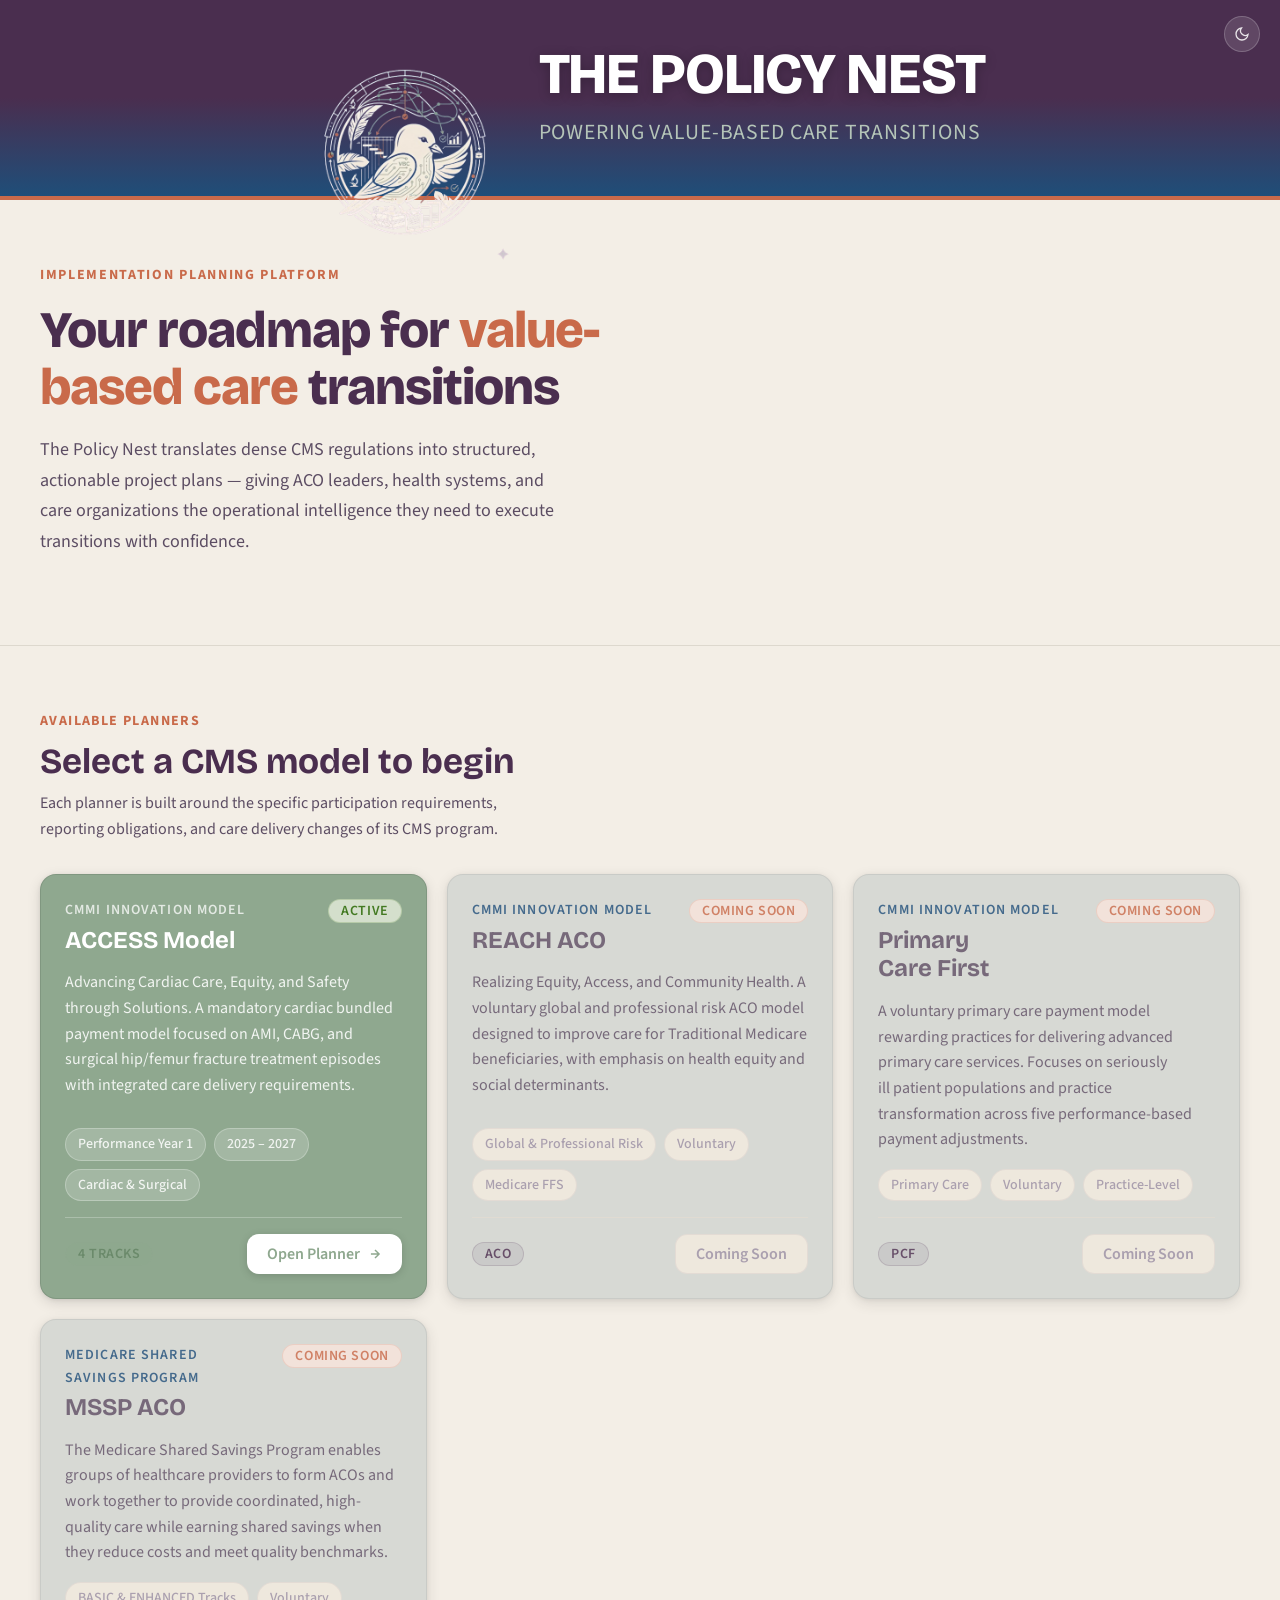
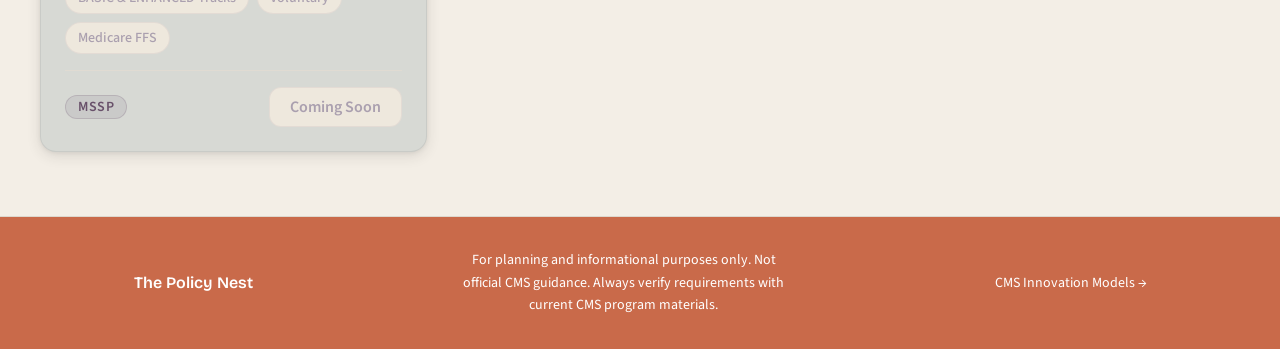
==== index.html @ db913264 "Pin banner logo to top: align-self flex-start + top margin, remove stretch centering" ====
<!DOCTYPE html>
<html lang="en" data-theme="light">
<head>
  <meta charset="UTF-8" />
  <meta name="viewport" content="width=device-width, initial-scale=1.0" />
  <title>The Policy Nest — Implementation Planning Platform</title>
  <meta name="description" content="The Policy Nest translates CMS regulations and value-based care policy into structured, actionable implementation plans for ACO leaders and health systems." />
  <link rel="preconnect" href="https://fonts.googleapis.com">
  <link rel="preconnect" href="https://fonts.gstatic.com" crossorigin>
  <link href="https://fonts.googleapis.com/css2?family=Bricolage+Grotesque:opsz,wght@12..96,400;12..96,500;12..96,600;12..96,700;12..96,800&family=Source+Sans+3:ital,wght@0,300..900;1,300..900&display=swap" rel="stylesheet">
  <link rel="stylesheet" href="./style.css" />
  <style>
    html, body { height: 100%; }
    body { display: flex; flex-direction: column; background-color: #F3EEE6; }
    main { flex: 1; }

    /* ── Banner ── */
    .site-banner {
      background: linear-gradient(
        to bottom,
        #4a2e4f 0%,
        #4a2e4f 50%,
        #1f4e79 100%
      );
      border-bottom: 4px solid #C96A4A;
      position: relative;
      /* Top padding tightened to pull brand toward top; bottom padding expanded ~30% for tagline breathing room */
      padding-top: clamp(var(--space-6), 3vw, var(--space-10));
      padding-bottom: clamp(var(--space-20), 13vw, var(--space-32));
      padding-inline: clamp(var(--space-8), 6.5vw, var(--space-20));
      min-height: 200px;
    }

    .site-banner::after { display: none; }

    .site-banner__inner {
      position: relative;
      z-index: 1;
      max-width: var(--content-wide);
      margin-inline: auto;
      display: flex;
      align-items: flex-start;
      justify-content: center;
    }

    .site-banner__brand {
      display: flex;
      align-items: flex-start;
      gap: var(--space-6);
      flex-direction: row;
    }

    /* Logo wrapper pinned to TOP of the brand row (no vertical stretch) */
    .site-banner__logo-wrap {
      align-self: flex-start;   /* was stretch — stop filling the row so the logo can sit at the top */
      display: flex;
      align-items: flex-start;
      margin-top: var(--space-2);  /* top-only inset (was symmetric padding-block) */
      flex-shrink: 0;
    }

    /* Logo: enlarged for banner prominence */
    .site-banner__logo {
      height: clamp(140px, 18vw, 220px);
      width: auto;
      max-height: 100%;
      object-fit: contain;
    }

    .site-banner__text-block {
      display: flex;
      flex-direction: column;
      gap: var(--space-3);
      /* Top-align so name sits at the top and tagline follows immediately below */
      align-items: flex-start;
      padding-top: var(--space-2);
    }

    .site-banner__name {
      font-family: var(--font-display);
      font-size: clamp(2rem, 1.2rem + 3.5vw, 3.6rem);
      font-weight: 800;
      color: #ffffff;
      letter-spacing: -0.02em;
      line-height: 1.0;
      text-shadow: 0 2px 12px rgba(0,0,0,0.25);
      white-space: nowrap;
    }

    .site-banner__tagline {
      font-family: var(--font-body);
      font-size: clamp(0.95rem, 0.7rem + 1.2vw, 1.35rem);
      font-weight: 400;
      color: rgba(194,212,194,0.9);
      letter-spacing: 0.04em;
      text-transform: uppercase;
      white-space: normal;
      /* Extra bottom padding creates clear space from the border */
      padding-bottom: var(--space-4);
      margin-bottom: 0;
    }

    /* Dark mode toggle — absolute top-right */
    .site-banner__controls {
      position: absolute;
      top: var(--space-4);
      right: var(--space-5);
      z-index: 2;
    }

    /* ── Hero ── */
    .hero {
      background: #F3EEE6;
      padding: clamp(var(--space-10), 5vw, var(--space-16)) var(--space-6);
    }
    .hero__inner { max-width: var(--content-wide); margin-inline: auto; }
    .hero__overline {
      font-family: var(--font-body);
      font-size: var(--text-xs);
      font-weight: 700;
      text-transform: uppercase;
      letter-spacing: 0.12em;
      color: var(--clay);
      margin-bottom: var(--space-4);
    }
    .hero__heading {
      font-family: var(--font-display);
      font-size: var(--text-2xl);
      font-weight: 800;
      color: var(--aubergine);
      line-height: 1.1;
      letter-spacing: -0.02em;
      margin-bottom: var(--space-5);
      max-width: 20ch;
    }
    .hero__heading span { color: var(--clay); }
    .hero__body {
      font-size: var(--text-base);
      color: var(--color-text-muted);
      max-width: 58ch;
      line-height: 1.7;
      margin-bottom: var(--space-6);
    }

    /* ── Models section ── */
    .models-section {
      background: #F3EEE6;
      padding: clamp(var(--space-10), 5vw, var(--space-16)) var(--space-6);
      border-top: 1px solid var(--color-divider);
      border-bottom: 1px solid var(--color-divider);
    }
    .models-section__header { max-width: var(--content-wide); margin-inline: auto; margin-bottom: var(--space-8); }
    .models-section__title { font-family: var(--font-display); font-size: var(--text-xl); font-weight: 700; color: var(--aubergine); margin-top: var(--space-2); }
    .models-section__desc { font-size: var(--text-sm); color: var(--color-text-muted); margin-top: var(--space-2); max-width: 58ch; }
    .models-grid { max-width: var(--content-wide); margin-inline: auto; display: grid; grid-template-columns: repeat(auto-fill, minmax(min(300px, 100%), 1fr)); gap: var(--space-5); }

    /* ── Model Card ── */
    .model-card {
      background: #d1d5d1;
      border: 1px solid rgba(0,0,0,0.08);
      border-radius: var(--radius-xl);
      padding: var(--space-6);
      display: flex; flex-direction: column; gap: var(--space-4);
      box-shadow: 0 4px 14px rgba(0,0,0,0.12), 0 1px 4px rgba(0,0,0,0.08);
      transition: box-shadow var(--transition-interactive), transform var(--transition-interactive);
      cursor: pointer;
      position: relative;
    }
    .model-card:hover {
      box-shadow: 0 8px 24px rgba(0,0,0,0.16), 0 2px 6px rgba(0,0,0,0.10);
      transform: translateY(-2px);
    }
    .model-card--active {
      background: #8FA88F;
      border-color: rgba(0,0,0,0.10);
    }
    .model-card--inactive {
      background: #d1d5d1;
      opacity: 0.82;
      cursor: default;
    }
    .model-card--inactive:hover {
      transform: none;
      box-shadow: 0 4px 14px rgba(0,0,0,0.12), 0 1px 4px rgba(0,0,0,0.08);
    }
    .model-card__top { display: flex; align-items: flex-start; justify-content: space-between; gap: var(--space-3); }
    .model-card__program { font-size: var(--text-xs); font-weight: 600; text-transform: uppercase; letter-spacing: 0.08em; color: var(--azure); }
    .model-card--active .model-card__program { color: rgba(255,255,255,0.75); }
    .model-card__name { font-family: var(--font-display); font-size: var(--text-lg); font-weight: 700; color: var(--aubergine); line-height: 1.2; margin-top: var(--space-1); }
    .model-card--active .model-card__name { color: #ffffff; }
    .model-card--inactive .model-card__name { color: var(--color-text-muted); }
    .model-card__desc { font-size: var(--text-sm); color: var(--color-text-muted); line-height: 1.6; flex: 1; }
    .model-card--active .model-card__desc { color: rgba(255,255,255,0.88); }
    .model-card__details { display: flex; flex-wrap: wrap; gap: var(--space-2); }
    .model-card__detail-pill {
      font-size: var(--text-xs); font-weight: 500;
      color: var(--color-text-faint);
      background: var(--color-surface-offset);
      border: 1px solid var(--color-border-subtle);
      border-radius: var(--radius-full);
      padding: var(--space-1) var(--space-3);
    }
    .model-card--active .model-card__detail-pill {
      background: rgba(255,255,255,0.18);
      border-color: rgba(255,255,255,0.25);
      color: rgba(255,255,255,0.85);
    }
    .model-card__footer { display: flex; align-items: center; justify-content: space-between; gap: var(--space-3); padding-top: var(--space-4); border-top: 1px solid var(--color-divider); margin-top: auto; }
    .model-card--active .model-card__footer { border-top-color: rgba(255,255,255,0.25); }
    .model-card__cta {
      display: inline-flex; align-items: center; gap: var(--space-2);
      padding: var(--space-2) var(--space-5);
      border-radius: var(--radius-lg);
      font-family: var(--font-body); font-size: var(--text-sm); font-weight: 600;
      line-height: 1; text-decoration: none; min-height: 40px;
      transition: background var(--transition-interactive), box-shadow var(--transition-interactive), transform var(--transition-fast);
    }
    .model-card__cta--active {
      background: #ffffff;
      color: #8FA88F;
      box-shadow: 0 2px 8px rgba(0,0,0,0.15);
    }
    .model-card__cta--active:hover {
      background: #f0f4f0;
      box-shadow: 0 4px 16px rgba(0,0,0,0.18);
      color: #6d8a6d;
      transform: translateX(2px);
    }
    .model-card__cta--disabled {
      background: var(--color-surface-offset);
      color: var(--color-text-faint);
      cursor: not-allowed;
      pointer-events: none;
      border: 1px solid var(--color-border-subtle);
    }

    /* ── Footer ── */
    .app-footer {
      background: #C96A4A !important;
    }
    .app-footer__inner {
      text-align: center;
    }
    .app-footer__brand,
    .app-footer__note,
    .app-footer__link {
      color: #ffffff !important;
      text-align: center;
      display: block;
      margin-inline: auto;
    }
    .app-footer__link:hover {
      color: rgba(255,255,255,0.8) !important;
    }

    /* ── Responsive ── */
    @media (max-width: 640px) {
      .site-banner {
        padding-top: var(--space-5);
        padding-bottom: var(--space-16);
        padding-inline: var(--space-5);
        min-height: unset;
      }
      .site-banner__inner { justify-content: flex-start; }
      .site-banner__brand { flex-direction: row; gap: var(--space-4); align-items: flex-start; }
      .site-banner__name { white-space: normal; font-size: clamp(1.5rem, 6vw, 2.2rem); }
      .site-banner__tagline { white-space: normal; font-size: var(--text-sm); }
      .site-banner__logo { height: 100px; }
      .models-grid { grid-template-columns: 1fr; }
    }

    /* ── Dark mode ── */
    [data-theme="dark"] body { background-color: var(--color-bg); }
    [data-theme="dark"] .hero { background: var(--color-bg); }
    [data-theme="dark"] .models-section { background: var(--color-surface); border-color: var(--color-divider); }
    [data-theme="dark"] .model-card--inactive { background: #3a3d3a; }
    [data-theme="dark"] .site-banner {
      background: linear-gradient(
        to bottom,
        #3a2240 0%,
        #3a2240 50%,
        #163a5f 100%
      );
    }
  </style>
</head>
<body>

  <!-- BANNER -->
  <header class="site-banner" role="banner" aria-label="The Policy Nest">
    <div class="site-banner__inner">
      <div class="site-banner__brand">
        <div class="site-banner__logo-wrap">
          <img
            src="./PNL%20RMVBG.png"
            alt="The Policy Nest logo"
            class="site-banner__logo"
            width="220"
            height="220"
            loading="eager"
          />
        </div>
        <div class="site-banner__text-block">
          <span class="site-banner__name">THE POLICY NEST</span>
          <span class="site-banner__tagline">Powering Value-Based Care Transitions</span>
        </div>
      </div>
    </div>
    <div class="site-banner__controls">
      <button class="toggle-dark" data-theme-toggle aria-label="Switch to dark mode" title="Toggle dark mode">
        <svg width="16" height="16" viewBox="0 0 24 24" fill="none" stroke="currentColor" stroke-width="2" aria-hidden="true">
          <path d="M21 12.79A9 9 0 1 1 11.21 3 7 7 0 0 0 21 12.79z"/>
        </svg>
      </button>
    </div>
  </header>

  <main id="main-content">

    <!-- HERO -->
    <section class="hero" aria-labelledby="hero-heading">
      <div class="hero__inner">
        <p class="hero__overline">Implementation Planning Platform</p>
        <h1 class="hero__heading" id="hero-heading">
          Your roadmap for <span>value-based care</span> transitions
        </h1>
        <p class="hero__body">
          The Policy Nest translates dense CMS regulations into structured, actionable project plans — giving ACO leaders, health systems, and care organizations the operational intelligence they need to execute transitions with confidence.
        </p>
      </div>
    </section>

    <!-- MODEL SELECTOR -->
    <section class="models-section" aria-labelledby="models-heading">
      <div class="models-section__header">
        <p class="overline">Available Planners</p>
        <h2 class="models-section__title" id="models-heading">Select a CMS model to begin</h2>
        <p class="models-section__desc">Each planner is built around the specific participation requirements, reporting obligations, and care delivery changes of its CMS program.</p>
      </div>

      <div class="models-grid" role="list">

        <!-- ACCESS Model — ACTIVE -->
        <article class="model-card model-card--active" role="listitem">
          <div class="model-card__top">
            <div>
              <p class="model-card__program">CMMI Innovation Model</p>
              <h3 class="model-card__name">ACCESS Model</h3>
            </div>
            <span class="badge badge--active">Active</span>
          </div>
          <p class="model-card__desc">Advancing Cardiac Care, Equity, and Safety through Solutions. A mandatory cardiac bundled payment model focused on AMI, CABG, and surgical hip/femur fracture treatment episodes with integrated care delivery requirements.</p>
          <div class="model-card__details">
            <span class="model-card__detail-pill">Performance Year 1</span>
            <span class="model-card__detail-pill">2025 – 2027</span>
            <span class="model-card__detail-pill">Cardiac &amp; Surgical</span>
          </div>
          <div class="model-card__footer">
            <span class="badge badge--sage">4 Tracks</span>
            <a href="./ACCESS Rollout.html" class="model-card__cta model-card__cta--active" aria-label="Open ACCESS Model Planner">
              Open Planner
              <svg width="14" height="14" viewBox="0 0 24 24" fill="none" stroke="currentColor" stroke-width="2.5" aria-hidden="true"><path d="M5 12h14M12 5l7 7-7 7"/></svg>
            </a>
          </div>
        </article>

        <!-- REACH ACO -->
        <article class="model-card model-card--inactive" role="listitem">
          <div class="model-card__top">
            <div>
              <p class="model-card__program">CMMI Innovation Model</p>
              <h3 class="model-card__name">REACH ACO</h3>
            </div>
            <span class="badge badge--coming-soon">Coming Soon</span>
          </div>
          <p class="model-card__desc">Realizing Equity, Access, and Community Health. A voluntary global and professional risk ACO model designed to improve care for Traditional Medicare beneficiaries, with emphasis on health equity and social determinants.</p>
          <div class="model-card__details">
            <span class="model-card__detail-pill">Global &amp; Professional Risk</span>
            <span class="model-card__detail-pill">Voluntary</span>
            <span class="model-card__detail-pill">Medicare FFS</span>
          </div>
          <div class="model-card__footer">
            <span class="badge badge--aubergine">ACO</span>
            <span class="model-card__cta model-card__cta--disabled" aria-disabled="true">Coming Soon</span>
          </div>
        </article>

        <!-- PCF -->
        <article class="model-card model-card--inactive" role="listitem">
          <div class="model-card__top">
            <div>
              <p class="model-card__program">CMMI Innovation Model</p>
              <h3 class="model-card__name">Primary Care First</h3>
            </div>
            <span class="badge badge--coming-soon">Coming Soon</span>
          </div>
          <p class="model-card__desc">A voluntary primary care payment model rewarding practices for delivering advanced primary care services. Focuses on seriously ill patient populations and practice transformation across five performance-based payment adjustments.</p>
          <div class="model-card__details">
            <span class="model-card__detail-pill">Primary Care</span>
            <span class="model-card__detail-pill">Voluntary</span>
            <span class="model-card__detail-pill">Practice-Level</span>
          </div>
          <div class="model-card__footer">
            <span class="badge badge--aubergine">PCF</span>
            <span class="model-card__cta model-card__cta--disabled" aria-disabled="true">Coming Soon</span>
          </div>
        </article>

        <!-- MSSP ACO -->
        <article class="model-card model-card--inactive" role="listitem">
          <div class="model-card__top">
            <div>
              <p class="model-card__program">Medicare Shared Savings Program</p>
              <h3 class="model-card__name">MSSP ACO</h3>
            </div>
            <span class="badge badge--coming-soon">Coming Soon</span>
          </div>
          <p class="model-card__desc">The Medicare Shared Savings Program enables groups of healthcare providers to form ACOs and work together to provide coordinated, high-quality care while earning shared savings when they reduce costs and meet quality benchmarks.</p>
          <div class="model-card__details">
            <span class="model-card__detail-pill">BASIC &amp; ENHANCED Tracks</span>
            <span class="model-card__detail-pill">Voluntary</span>
            <span class="model-card__detail-pill">Medicare FFS</span>
          </div>
          <div class="model-card__footer">
            <span class="badge badge--aubergine">MSSP</span>
            <span class="model-card__cta model-card__cta--disabled" aria-disabled="true">Coming Soon</span>
          </div>
        </article>

      </div>
    </section>

  </main>

  <!-- FOOTER -->
  <footer class="app-footer" role="contentinfo">
    <div class="app-footer__inner">
      <span class="app-footer__brand">The Policy Nest</span>
      <p class="app-footer__note">
        For planning and informational purposes only. Not official CMS guidance. Always verify requirements with current CMS program materials.
      </p>
      <a href="https://www.cms.gov/priorities/innovation/innovation-models" class="app-footer__link" target="_blank" rel="noopener noreferrer">
        CMS Innovation Models →
      </a>
    </div>
  </footer>

  <script>
    (function(){
      const t = document.querySelector('[data-theme-toggle]');
      const r = document.documentElement;
      let d = matchMedia('(prefers-color-scheme:dark)').matches ? 'dark' : 'light';
      r.setAttribute('data-theme', d);
      if (t) {
        const sunSVG = '<svg width="16" height="16" viewBox="0 0 24 24" fill="none" stroke="currentColor" stroke-width="2" aria-hidden="true"><circle cx="12" cy="12" r="5"/><path d="M12 1v2M12 21v2M4.22 4.22l1.42 1.42M18.36 18.36l1.42 1.42M1 12h2M21 12h2M4.22 19.78l1.42-1.42M18.36 5.64l1.42-1.42"/></svg>';
        const moonSVG = '<svg width="16" height="16" viewBox="0 0 24 24" fill="none" stroke="currentColor" stroke-width="2" aria-hidden="true"><path d="M21 12.79A9 9 0 1 1 11.21 3 7 7 0 0 0 21 12.79z"/></svg>';
        t.innerHTML = d === 'dark' ? sunSVG : moonSVG;
        t.setAttribute('aria-label', 'Switch to ' + (d === 'dark' ? 'light' : 'dark') + ' mode');
        t.addEventListener('click', () => {
          d = d === 'dark' ? 'light' : 'dark';
          r.setAttribute('data-theme', d);
          t.innerHTML = d === 'dark' ? sunSVG : moonSVG;
          t.setAttribute('aria-label', 'Switch to ' + (d === 'dark' ? 'light' : 'dark') + ' mode');
        });
      }
    })();
  </script>

</body>
</html>
---- style.css ----
/*
 * THE POLICY NEST — Shared Design System
 * style.css
 *
 * Art direction: Healthcare policy platform → authoritative, structured, trustworthy
 * Palette: Cobalt + Aubergine gradient header, Bone body, Clay CTAs, Sage accents
 * Typography: Bricolage Grotesque (display/headings) + Source Sans 3 (body)
 * Density: Balanced — spacious hero moments, structured tool panels
 *
 * Usage: <link rel="stylesheet" href="./style.css">
 * All page-specific layout stays in each page's own <style> block.
 */

/* ============================================================
   FONT IMPORTS
   ============================================================ */
@import url('https://fonts.googleapis.com/css2?family=Bricolage+Grotesque:opsz,wght@12..96,300;12..96,400;12..96,500;12..96,600;12..96,700;12..96,800&family=Source+Sans+3:ital,wght@0,300..900;1,300..900&display=swap');


/* ============================================================
   DESIGN TOKENS — LIGHT MODE
   ============================================================ */
:root, [data-theme="light"] {

  /* --- Brand Colors --- */
  --aubergine:        #4a2e4f;   /* Primary brand, main headings */
  --aubergine-deep:   #3a2240;   /* Darker variant for pressed states */
  --aubergine-light:  #6b4a72;   /* Lighter variant for hover */
  --cobalt:           #1b3a6b;   /* Header background, structural dark */
  --cobalt-deep:      #122951;   /* Deeper cobalt for gradient end */
  --azure:            #1f4e79;   /* Secondary, badge backgrounds, links */
  --clay:             #c96a4a;   /* Primary CTA, accent lines, highlights */
  --clay-hover:       #b05a3c;   /* CTA hover state */
  --clay-active:      #943f26;   /* CTA active/pressed */
  --clay-highlight:   #f2e0d8;   /* Clay tint for backgrounds */
  --sage:             #8fa88f;   /* Dividers, icon details, secondary accents */
  --sage-deep:        #6b8a6b;   /* Darker sage for text */
  --sage-light:       #c2d4c2;   /* Light sage for backgrounds */
  --bone:             #f3eee6;   /* Body background, document surfaces */
  --bone-warm:        #ede7dc;   /* Slightly deeper bone for offset surfaces */

  /* --- Semantic Surface Tokens --- */
  --color-bg:             var(--bone);
  --color-surface:        #f9f6f0;
  --color-surface-soft:   #ffffff;
  --color-surface-accent: #eef2f7;   /* Azure-tinted surface for info panels */
  --color-surface-offset: var(--bone-warm);
  --color-divider:        #ddd8ce;
  --color-border:         rgba(74, 46, 79, 0.15);   /* Aubergine-tinted border */
  --color-border-subtle:  rgba(74, 46, 79, 0.08);

  /* --- Text --- */
  --color-text:           #2a1f2e;   /* Near-black with aubergine warmth */
  --color-text-muted:     #5c4d63;   /* Secondary text */
  --color-text-faint:     #9b8fa3;   /* Tertiary / placeholder */
  --color-text-inverse:   #f3eee6;   /* Text on dark backgrounds */
  --color-text-on-clay:   #ffffff;   /* Text on clay buttons */

  /* --- Header Gradient (matches brand JPG exactly) --- */
  --header-gradient: linear-gradient(135deg, var(--cobalt) 0%, #2a3a7a 30%, #4a2e5a 70%, var(--aubergine) 100%);
  --header-gradient-subtle: linear-gradient(135deg, var(--cobalt) 0%, var(--aubergine) 100%);

  /* --- Status Colors --- */
  --color-success:        #437a22;
  --color-success-bg:     #d4dfcc;
  --color-warning:        #c96a4a;   /* Reuses clay for brand consistency */
  --color-warning-bg:     #f2e0d8;
  --color-danger:         #a12c4a;
  --color-danger-bg:      #f0d0d8;
  --color-info:           var(--azure);
  --color-info-bg:        var(--color-surface-accent);

  /* --- Shadows --- */
  --shadow-sm:   0 1px 3px rgba(42, 31, 46, 0.08);
  --shadow-md:   0 4px 12px rgba(42, 31, 46, 0.10);
  --shadow-lg:   0 12px 32px rgba(42, 31, 46, 0.14);
  --shadow-card: 0 2px 8px rgba(42, 31, 46, 0.08), 0 1px 2px rgba(42, 31, 46, 0.05);

  /* --- Border Radius --- */
  --radius-sm:   0.25rem;   /*  4px */
  --radius-md:   0.5rem;    /*  8px */
  --radius-lg:   0.75rem;   /* 12px */
  --radius-xl:   1rem;      /* 16px */
  --radius-2xl:  1.5rem;    /* 24px */
  --radius-full: 9999px;

  /* --- Transitions --- */
  --transition-fast:        120ms cubic-bezier(0.16, 1, 0.3, 1);
  --transition-interactive: 180ms cubic-bezier(0.16, 1, 0.3, 1);
  --transition-slow:        320ms cubic-bezier(0.16, 1, 0.3, 1);

  /* --- Typography --- */
  --font-display: 'Bricolage Grotesque', 'Georgia', serif;
  --font-body:    'Source Sans 3', 'Helvetica Neue', Arial, sans-serif;

  /* --- Fluid Type Scale --- */
  --text-xs:   clamp(0.75rem,  0.7rem  + 0.25vw, 0.875rem);  /* 12–14px */
  --text-sm:   clamp(0.875rem, 0.8rem  + 0.35vw, 1rem);       /* 14–16px */
  --text-base: clamp(1rem,     0.95rem + 0.25vw, 1.125rem);   /* 16–18px */
  --text-lg:   clamp(1.125rem, 1rem    + 0.75vw, 1.5rem);     /* 18–24px */
  --text-xl:   clamp(1.5rem,   1.2rem  + 1.25vw, 2.25rem);    /* 24–36px */
  --text-2xl:  clamp(2rem,     1.2rem  + 2.5vw,  3.5rem);     /* 32–56px */
  --text-3xl:  clamp(2.5rem,   1rem    + 4vw,    5rem);        /* 40–80px */
  --text-hero: clamp(3rem,     0.5rem  + 7vw,    8rem);        /* 48–128px */

  /* --- Spacing Scale (4px base) --- */
  --space-1:  0.25rem;   /*  4px */
  --space-2:  0.5rem;    /*  8px */
  --space-3:  0.75rem;   /* 12px */
  --space-4:  1rem;      /* 16px */
  --space-5:  1.25rem;   /* 20px */
  --space-6:  1.5rem;    /* 24px */
  --space-8:  2rem;      /* 32px */
  --space-10: 2.5rem;    /* 40px */
  --space-12: 3rem;      /* 48px */
  --space-16: 4rem;      /* 64px */
  --space-20: 5rem;      /* 80px */
  --space-24: 6rem;      /* 96px */
  --space-32: 8rem;      /* 128px */

  /* --- Content Widths --- */
  --content-narrow:  640px;
  --content-default: 960px;
  --content-wide:    1200px;
  --content-full:    100%;
}


/* ============================================================
   DARK MODE TOKENS
   ============================================================ */
[data-theme="dark"],
@media (prefers-color-scheme: dark) { :root:not([data-theme]) {
  --color-bg:             #1a1520;
  --color-surface:        #201a27;
  --color-surface-soft:   #261f2e;
  --color-surface-accent: #1e2a3a;
  --color-surface-offset: #1d1824;
  --color-divider:        #352c3e;
  --color-border:         rgba(199, 170, 210, 0.12);
  --color-border-subtle:  rgba(199, 170, 210, 0.06);
  --color-text:           #ede7f4;
  --color-text-muted:     #a897b5;
  --color-text-faint:     #6d5e7a;
  --color-text-inverse:   #1a1520;
  --color-text-on-clay:   #ffffff;
  --cobalt:               #2a4f8f;
  --aubergine:            #7a5285;
  --clay:                 #d4795a;
  --clay-hover:           #c06848;
  --clay-highlight:       #3a2520;
  --sage:                 #7a9a7a;
  --sage-light:           #2a3a2a;
  --bone:                 #1a1520;
  --header-gradient: linear-gradient(135deg, #0f2347 0%, #1e2a5a 30%, #321e40 70%, #2a1a30 100%);
  --shadow-sm:   0 1px 3px rgba(0, 0, 0, 0.25);
  --shadow-md:   0 4px 12px rgba(0, 0, 0, 0.35);
  --shadow-lg:   0 12px 32px rgba(0, 0, 0, 0.45);
  --shadow-card: 0 2px 8px rgba(0, 0, 0, 0.3), 0 1px 2px rgba(0, 0, 0, 0.2);
  --color-success:    #6daa45;
  --color-success-bg: #1e2e18;
  --color-warning:    #d4795a;
  --color-warning-bg: #2e1e18;
  --color-danger:     #d4607a;
  --color-danger-bg:  #2e1820;
  --color-info:       #4f7fbb;
  --color-info-bg:    #182030;
}}


/* ============================================================
   BASE RESET
   ============================================================ */
*, *::before, *::after {
  box-sizing: border-box;
  margin: 0;
  padding: 0;
}

html {
  -moz-text-size-adjust: none;
  -webkit-text-size-adjust: none;
  text-size-adjust: none;
  -webkit-font-smoothing: antialiased;
  -moz-osx-font-smoothing: grayscale;
  text-rendering: optimizeLegibility;
  scroll-behavior: smooth;
  scroll-padding-top: var(--space-16);
}

body {
  min-height: 100dvh;
  line-height: 1.6;
  font-family: var(--font-body);
  font-size: var(--text-base);
  color: var(--color-text);
  background-color: var(--color-bg);
}

img, picture, video, canvas, svg {
  display: block;
  max-width: 100%;
  height: auto;
}

ul[role="list"], ol[role="list"] { list-style: none; }

input, button, textarea, select { font: inherit; color: inherit; }

h1, h2, h3, h4, h5, h6 {
  font-family: var(--font-display);
  text-wrap: balance;
  line-height: 1.2;
  color: var(--aubergine);
}

p, li, figcaption {
  text-wrap: pretty;
  max-width: 72ch;
}

a {
  color: var(--azure);
  text-decoration: none;
  transition: color var(--transition-interactive);
}

a:hover { color: var(--clay); }

button {
  cursor: pointer;
  background: none;
  border: none;
}

table { border-collapse: collapse; width: 100%; }

::selection {
  background: rgba(201, 106, 74, 0.22);   /* Clay tint */
  color: var(--color-text);
}

:focus-visible {
  outline: 2px solid var(--clay);
  outline-offset: 3px;
  border-radius: var(--radius-sm);
}

@media (prefers-reduced-motion: reduce) {
  *, *::before, *::after {
    animation-duration: 0.01ms !important;
    animation-iteration-count: 1 !important;
    transition-duration: 0.01ms !important;
    scroll-behavior: auto !important;
  }
}

/* Interactive transitions */
a, button, [role="button"], [role="link"], input, textarea, select {
  transition:
    color var(--transition-interactive),
    background var(--transition-interactive),
    border-color var(--transition-interactive),
    box-shadow var(--transition-interactive),
    opacity var(--transition-interactive);
}


/* ============================================================
   UTILITY CLASSES
   ============================================================ */
.sr-only {
  position: absolute;
  width: 1px;
  height: 1px;
  padding: 0;
  margin: -1px;
  overflow: hidden;
  clip: rect(0, 0, 0, 0);
  white-space: nowrap;
  border-width: 0;
}

.text-muted  { color: var(--color-text-muted); }
.text-faint  { color: var(--color-text-faint); }
.text-clay   { color: var(--clay); }
.text-sage   { color: var(--sage-deep); }
.text-azure  { color: var(--azure); }

.font-display { font-family: var(--font-display); }
.font-body    { font-family: var(--font-body); }

.container {
  max-width: var(--content-default);
  margin-inline: auto;
  padding-inline: var(--space-6);
}

.container--wide {
  max-width: var(--content-wide);
  margin-inline: auto;
  padding-inline: var(--space-6);
}

.container--narrow {
  max-width: var(--content-narrow);
  margin-inline: auto;
  padding-inline: var(--space-6);
}


/* ============================================================
   APP HEADER — Shared gradient header (homepage + planners)
   ============================================================ */
.app-header {
  background: var(--header-gradient);
  padding: var(--space-6) var(--space-8);
  display: flex;
  align-items: center;
  justify-content: space-between;
  gap: var(--space-4);
  position: relative;
}

/* Subtle clay accent line at bottom of header */
.app-header::after {
  content: '';
  position: absolute;
  bottom: 0;
  left: 0;
  right: 0;
  height: 3px;
  background: linear-gradient(90deg, var(--clay) 0%, transparent 100%);
  opacity: 0.6;
}

.app-header__brand {
  display: flex;
  align-items: center;
  gap: var(--space-4);
  text-decoration: none;
}

.app-header__logo {
  width: 56px;
  height: 56px;
  border-radius: var(--radius-full);
  object-fit: cover;
  flex-shrink: 0;
}

.app-header__titles {
  display: flex;
  flex-direction: column;
  gap: var(--space-1);
}

.app-header__title {
  font-family: var(--font-display);
  font-size: var(--text-xl);
  font-weight: 700;
  color: #ffffff;
  letter-spacing: -0.01em;
  line-height: 1.1;
}

.app-header__subtitle {
  font-family: var(--font-body);
  font-size: var(--text-sm);
  font-weight: 400;
  color: var(--sage-light);
  letter-spacing: 0.01em;
}

.app-header__nav {
  display: flex;
  align-items: center;
  gap: var(--space-3);
}

/* Back nav link (used in planners: "← All Models") */
.app-header__back {
  font-family: var(--font-body);
  font-size: var(--text-sm);
  color: rgba(255, 255, 255, 0.75);
  text-decoration: none;
  display: flex;
  align-items: center;
  gap: var(--space-1);
  padding: var(--space-2) var(--space-3);
  border-radius: var(--radius-md);
  transition: color var(--transition-interactive), background var(--transition-interactive);
}

.app-header__back:hover {
  color: #ffffff;
  background: rgba(255, 255, 255, 0.1);
}


/* ============================================================
   DARK MODE TOGGLE
   ============================================================ */
.toggle-dark {
  width: 36px;
  height: 36px;
  border-radius: var(--radius-full);
  background: rgba(255, 255, 255, 0.12);
  border: 1px solid rgba(255, 255, 255, 0.2);
  color: rgba(255, 255, 255, 0.85);
  display: flex;
  align-items: center;
  justify-content: center;
  cursor: pointer;
  transition: background var(--transition-interactive), color var(--transition-interactive);
  flex-shrink: 0;
}

.toggle-dark:hover {
  background: rgba(255, 255, 255, 0.2);
  color: #ffffff;
}


/* ============================================================
   BUTTONS
   ============================================================ */

/* Primary — Clay CTA */
.btn {
  display: inline-flex;
  align-items: center;
  justify-content: center;
  gap: var(--space-2);
  padding: var(--space-3) var(--space-6);
  border-radius: var(--radius-lg);
  font-family: var(--font-body);
  font-size: var(--text-sm);
  font-weight: 600;
  line-height: 1;
  cursor: pointer;
  border: none;
  transition: background var(--transition-interactive), color var(--transition-interactive), box-shadow var(--transition-interactive), transform var(--transition-fast);
  min-height: 44px;
  text-decoration: none;
}

.btn:active { transform: translateY(1px); }

.btn-primary {
  background: var(--clay);
  color: var(--color-text-on-clay);
  box-shadow: 0 2px 8px rgba(201, 106, 74, 0.3);
}

.btn-primary:hover {
  background: var(--clay-hover);
  box-shadow: 0 4px 16px rgba(201, 106, 74, 0.4);
  color: var(--color-text-on-clay);
}

.btn-primary:active { background: var(--clay-active); }

.btn-secondary {
  background: var(--color-surface);
  color: var(--aubergine);
  border: 1px solid var(--color-border);
  box-shadow: var(--shadow-sm);
}

.btn-secondary:hover {
  background: var(--color-surface-offset);
  border-color: var(--aubergine);
  color: var(--aubergine-deep);
}

.btn-ghost {
  background: transparent;
  color: var(--color-text-muted);
  border: 1px solid var(--color-border-subtle);
}

.btn-ghost:hover {
  background: var(--color-surface-offset);
  color: var(--color-text);
}

/* Disabled state */
.btn:disabled,
.btn[aria-disabled="true"] {
  opacity: 0.45;
  cursor: not-allowed;
  pointer-events: none;
}

/* Icon-only button */
.btn-icon {
  width: 36px;
  height: 36px;
  padding: 0;
  border-radius: var(--radius-full);
  background: var(--color-surface);
  border: 1px solid var(--color-border-subtle);
  color: var(--color-text-muted);
  display: inline-flex;
  align-items: center;
  justify-content: center;
  min-height: unset;
}

.btn-icon:hover {
  background: var(--color-surface-offset);
  color: var(--aubergine);
}


/* ============================================================
   BADGES / STATUS PILLS
   ============================================================ */
.badge {
  display: inline-flex;
  align-items: center;
  gap: var(--space-1);
  padding: var(--space-1) var(--space-3);
  border-radius: var(--radius-full);
  font-family: var(--font-body);
  font-size: var(--text-xs);
  font-weight: 600;
  letter-spacing: 0.04em;
  text-transform: uppercase;
  line-height: 1;
  white-space: nowrap;
}

.badge--active {
  background: var(--color-success-bg);
  color: var(--color-success);
  border: 1px solid rgba(67, 122, 34, 0.2);
}

.badge--coming-soon {
  background: var(--clay-highlight);
  color: var(--clay);
  border: 1px solid rgba(201, 106, 74, 0.2);
}

.badge--development {
  background: var(--color-surface-accent);
  color: var(--azure);
  border: 1px solid rgba(31, 78, 121, 0.2);
}

.badge--sage {
  background: rgba(143, 168, 143, 0.15);
  color: var(--sage-deep);
  border: 1px solid rgba(143, 168, 143, 0.3);
}

.badge--aubergine {
  background: rgba(74, 46, 79, 0.1);
  color: var(--aubergine);
  border: 1px solid rgba(74, 46, 79, 0.2);
}


/* ============================================================
   CARDS — Generic surface card
   ============================================================ */
.card {
  background: var(--color-surface-soft);
  border: 1px solid var(--color-border-subtle);
  border-radius: var(--radius-xl);
  padding: var(--space-6);
  box-shadow: var(--shadow-card);
  transition: box-shadow var(--transition-interactive), border-color var(--transition-interactive);
}

.card:hover {
  box-shadow: var(--shadow-md);
  border-color: var(--color-border);
}

.card--accent {
  border-left: 3px solid var(--clay);
}

.card--info {
  background: var(--color-surface-accent);
  border-color: rgba(31, 78, 121, 0.15);
}


/* ============================================================
   RESOURCE / REFERENCE LINK CARDS
   ============================================================ */
.resource-link {
  display: flex;
  align-items: flex-start;
  gap: var(--space-3);
  padding: var(--space-4) var(--space-5);
  background: var(--color-surface);
  border: 1px solid var(--color-border-subtle);
  border-radius: var(--radius-lg);
  text-decoration: none;
  color: var(--color-text);
  transition: background var(--transition-interactive), border-color var(--transition-interactive), box-shadow var(--transition-interactive);
}

.resource-link:hover {
  background: var(--color-surface-accent);
  border-color: var(--azure);
  box-shadow: var(--shadow-sm);
  color: var(--color-text);
}

.resource-link__icon {
  width: 20px;
  height: 20px;
  color: var(--clay);
  flex-shrink: 0;
  margin-top: 2px;
}

.resource-link__body { flex: 1; min-width: 0; }

.resource-link__title {
  font-family: var(--font-body);
  font-size: var(--text-sm);
  font-weight: 600;
  color: var(--azure);
  margin-bottom: var(--space-1);
}

.resource-link__url {
  font-size: var(--text-xs);
  color: var(--color-text-faint);
  font-family: monospace;
  word-break: break-all;
}


/* ============================================================
   FR REFERENCE CARDS (Federal Register / CMS links)
   ============================================================ */
.fr-ref-card {
  display: flex;
  flex-direction: column;
  gap: var(--space-2);
  padding: var(--space-4);
  background: var(--color-surface-accent);
  border: 1px solid rgba(31, 78, 121, 0.15);
  border-radius: var(--radius-lg);
  text-decoration: none;
  color: var(--color-text);
  transition: background var(--transition-interactive), border-color var(--transition-interactive);
}

.fr-ref-card:hover {
  background: rgba(31, 78, 121, 0.08);
  border-color: var(--azure);
  color: var(--color-text);
}

.fr-ref-card__label {
  font-size: var(--text-xs);
  font-weight: 700;
  text-transform: uppercase;
  letter-spacing: 0.06em;
  color: var(--azure);
}

.fr-ref-card__title {
  font-family: var(--font-display);
  font-size: var(--text-base);
  font-weight: 600;
  color: var(--aubergine);
  line-height: 1.3;
}

.fr-ref-card__url {
  font-size: var(--text-xs);
  color: var(--color-text-faint);
  font-family: monospace;
  word-break: break-all;
}


/* ============================================================
   FORM ELEMENTS
   ============================================================ */
.form-label {
  display: block;
  font-size: var(--text-sm);
  font-weight: 600;
  color: var(--color-text-muted);
  margin-bottom: var(--space-2);
  letter-spacing: 0.02em;
}

.form-input,
.form-select,
.form-textarea {
  width: 100%;
  padding: var(--space-3) var(--space-4);
  background: var(--color-surface-soft);
  border: 1px solid var(--color-border);
  border-radius: var(--radius-md);
  font-family: var(--font-body);
  font-size: var(--text-sm);
  color: var(--color-text);
  transition: border-color var(--transition-interactive), box-shadow var(--transition-interactive);
  min-height: 44px;
}

.form-input:focus,
.form-select:focus,
.form-textarea:focus {
  outline: none;
  border-color: var(--clay);
  box-shadow: 0 0 0 3px rgba(201, 106, 74, 0.15);
}

.form-input::placeholder { color: var(--color-text-faint); }


/* ============================================================
   CHECKBOXES — Custom styled
   ============================================================ */
.checkbox-item {
  display: flex;
  align-items: flex-start;
  gap: var(--space-3);
  padding: var(--space-3) var(--space-4);
  border-radius: var(--radius-md);
  cursor: pointer;
  transition: background var(--transition-fast);
  min-height: 44px;
}

.checkbox-item:hover { background: var(--color-surface-offset); }

.checkbox-item input[type="checkbox"] {
  width: 18px;
  height: 18px;
  margin-top: 2px;
  flex-shrink: 0;
  accent-color: var(--clay);
  cursor: pointer;
}

.checkbox-item__label {
  font-size: var(--text-sm);
  color: var(--color-text);
  line-height: 1.5;
}

.checkbox-item--done .checkbox-item__label {
  text-decoration: line-through;
  color: var(--color-text-faint);
}


/* ============================================================
   DIVIDERS
   ============================================================ */
.divider {
  border: none;
  border-top: 1px solid var(--color-divider);
  margin-block: var(--space-6);
}

.divider--sage {
  border-top-color: var(--sage-light);
}

.divider--clay {
  border-top-color: rgba(201, 106, 74, 0.3);
}


/* ============================================================
   SECTION LABELS / OVERLINE TEXT
   ============================================================ */
.overline {
  font-family: var(--font-body);
  font-size: var(--text-xs);
  font-weight: 700;
  text-transform: uppercase;
  letter-spacing: 0.1em;
  color: var(--clay);
}

.section-title {
  font-family: var(--font-display);
  font-size: var(--text-lg);
  font-weight: 700;
  color: var(--aubergine);
  margin-bottom: var(--space-2);
}

.section-description {
  font-size: var(--text-sm);
  color: var(--color-text-muted);
  max-width: 60ch;
}


/* ============================================================
   EMPTY STATE
   ============================================================ */
.empty-state {
  display: flex;
  flex-direction: column;
  align-items: center;
  text-align: center;
  padding: var(--space-16) var(--space-8);
  color: var(--color-text-muted);
}

.empty-state__icon {
  width: 48px;
  height: 48px;
  margin-bottom: var(--space-4);
  color: var(--color-text-faint);
}

.empty-state h3 {
  font-family: var(--font-display);
  font-size: var(--text-lg);
  color: var(--color-text);
  margin-bottom: var(--space-2);
}

.empty-state p {
  font-size: var(--text-sm);
  max-width: 36ch;
  margin-bottom: var(--space-6);
}


/* ============================================================
   SKELETON LOADERS
   ============================================================ */
@keyframes shimmer {
  0%   { background-position: -200% 0; }
  100% { background-position:  200% 0; }
}

.skeleton {
  background: linear-gradient(
    90deg,
    var(--color-surface-offset) 25%,
    var(--color-surface-soft)   50%,
    var(--color-surface-offset) 75%
  );
  background-size: 200% 100%;
  animation: shimmer 1.5s ease-in-out infinite;
  border-radius: var(--radius-sm);
}

.skeleton-text    { height: 1em;   margin-bottom: var(--space-2); }
.skeleton-heading { height: 1.5em; width: 40%; margin-bottom: var(--space-4); }
.skeleton-image   { aspect-ratio: 16/9; width: 100%; }


/* ============================================================
   APP FOOTER
   ============================================================ */
.app-footer {
  background: var(--aubergine);
  color: rgba(255, 255, 255, 0.65);
  padding: var(--space-8) var(--space-8);
  margin-top: auto;
}

.app-footer__inner {
  max-width: var(--content-wide);
  margin-inline: auto;
  display: flex;
  flex-wrap: wrap;
  align-items: center;
  justify-content: space-between;
  gap: var(--space-4);
}

.app-footer__brand {
  font-family: var(--font-display);
  font-size: var(--text-sm);
  font-weight: 600;
  color: rgba(255, 255, 255, 0.85);
}

.app-footer__note {
  font-size: var(--text-xs);
  color: rgba(255, 255, 255, 0.5);
  max-width: 48ch;
  text-align: center;
}

.app-footer__link {
  font-size: var(--text-xs);
  color: var(--sage-light);
  text-decoration: none;
}

.app-footer__link:hover {
  color: #ffffff;
}


/* ============================================================
   RESPONSIVE UTILITIES
   ============================================================ */
@media (max-width: 768px) {
  .app-header {
    padding: var(--space-4) var(--space-5);
    flex-wrap: wrap;
  }

  .app-header__logo { width: 44px; height: 44px; }

  .app-header__title { font-size: var(--text-lg); }

  .container,
  .container--wide { padding-inline: var(--space-4); }

  .app-footer__inner { flex-direction: column; text-align: center; }
  .app-footer__note  { text-align: center; }
}

@media (max-width: 480px) {
  .app-header__subtitle { display: none; }
  .btn { min-height: 48px; padding: var(--space-3) var(--space-5); }
}


/* ============================================================
   DARK MODE TOGGLE — JS Snippet (copy into each page's <script>)
   ============================================================
   (function(){
     const t = document.querySelector('[data-theme-toggle]');
     const r = document.documentElement;
     let d = matchMedia('(prefers-color-scheme:dark)').matches ? 'dark' : 'light';
     r.setAttribute('data-theme', d);
     t && t.addEventListener('click', () => {
       d = d === 'dark' ? 'light' : 'dark';
       r.setAttribute('data-theme', d);
       t.setAttribute('aria-label', 'Switch to ' + (d === 'dark' ? 'light' : 'dark') + ' mode');
       t.innerHTML = d === 'dark'
         ? '<svg width="16" height="16" viewBox="0 0 24 24" fill="none" stroke="currentColor" stroke-width="2"><circle cx="12" cy="12" r="5"/><path d="M12 1v2M12 21v2M4.22 4.22l1.42 1.42M18.36 18.36l1.42 1.42M1 12h2M21 12h2M4.22 19.78l1.42-1.42M18.36 5.64l1.42-1.42"/></svg>'
         : '<svg width="16" height="16" viewBox="0 0 24 24" fill="none" stroke="currentColor" stroke-width="2"><path d="M21 12.79A9 9 0 1 1 11.21 3 7 7 0 0 0 21 12.79z"/></svg>';
     });
   })();
   ============================================================ */
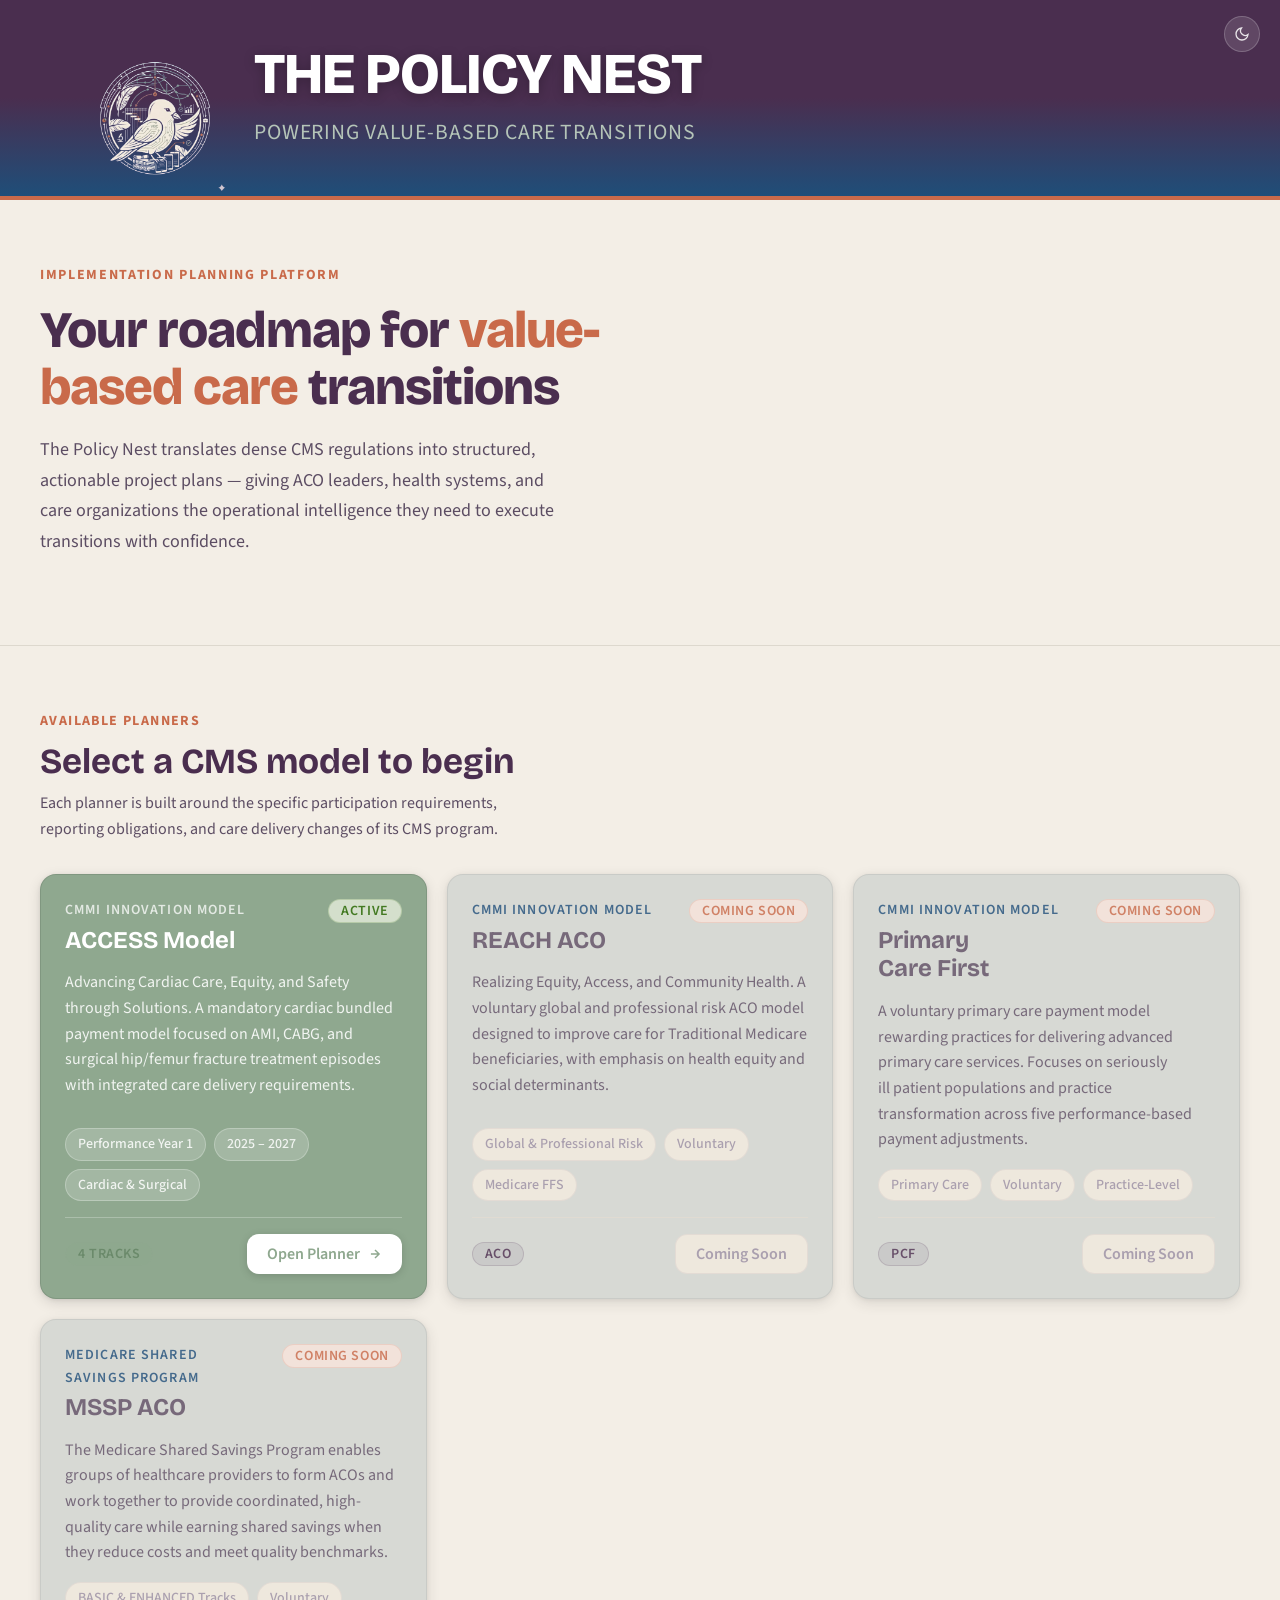
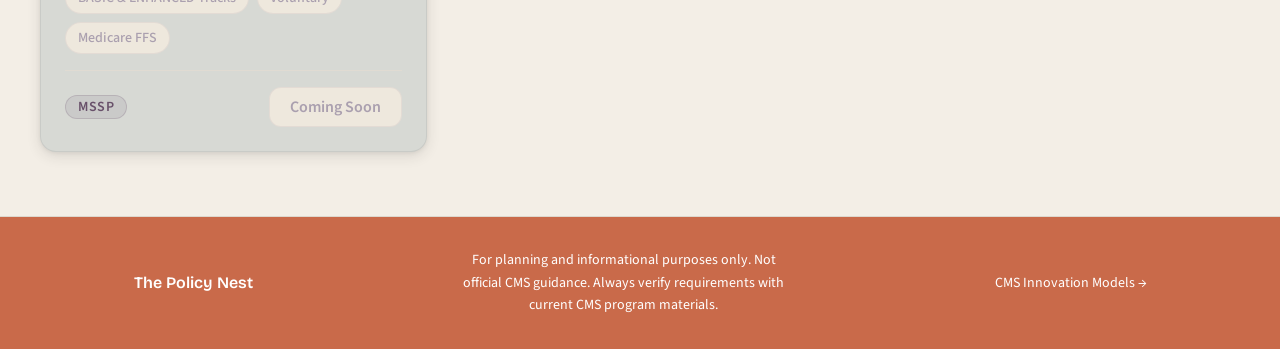
==== commit 7b4cb3f8: "Fix banner logo: move to top-left (justify-content flex-start) and shrink height so bottom is no lon" ====
--- a/index.html
+++ b/index.html
@@ -40,7 +40,7 @@
       margin-inline: auto;
       display: flex;
       align-items: flex-start;
-      justify-content: center;
+      justify-content: flex-start;  /* was center — push brand block to the LEFT */
     }
 
     .site-banner__brand {
@@ -59,12 +59,13 @@
       flex-shrink: 0;
     }
 
-    /* Logo: enlarged for banner prominence */
+    /* Logo: sized to fit inside the banner so its bottom is not clipped by the border */
     .site-banner__logo {
-      height: clamp(140px, 18vw, 220px);
+      height: clamp(120px, 12vw, 150px);
       width: auto;
       max-height: 100%;
       object-fit: contain;
+      display: block;
     }
 
     .site-banner__text-block {
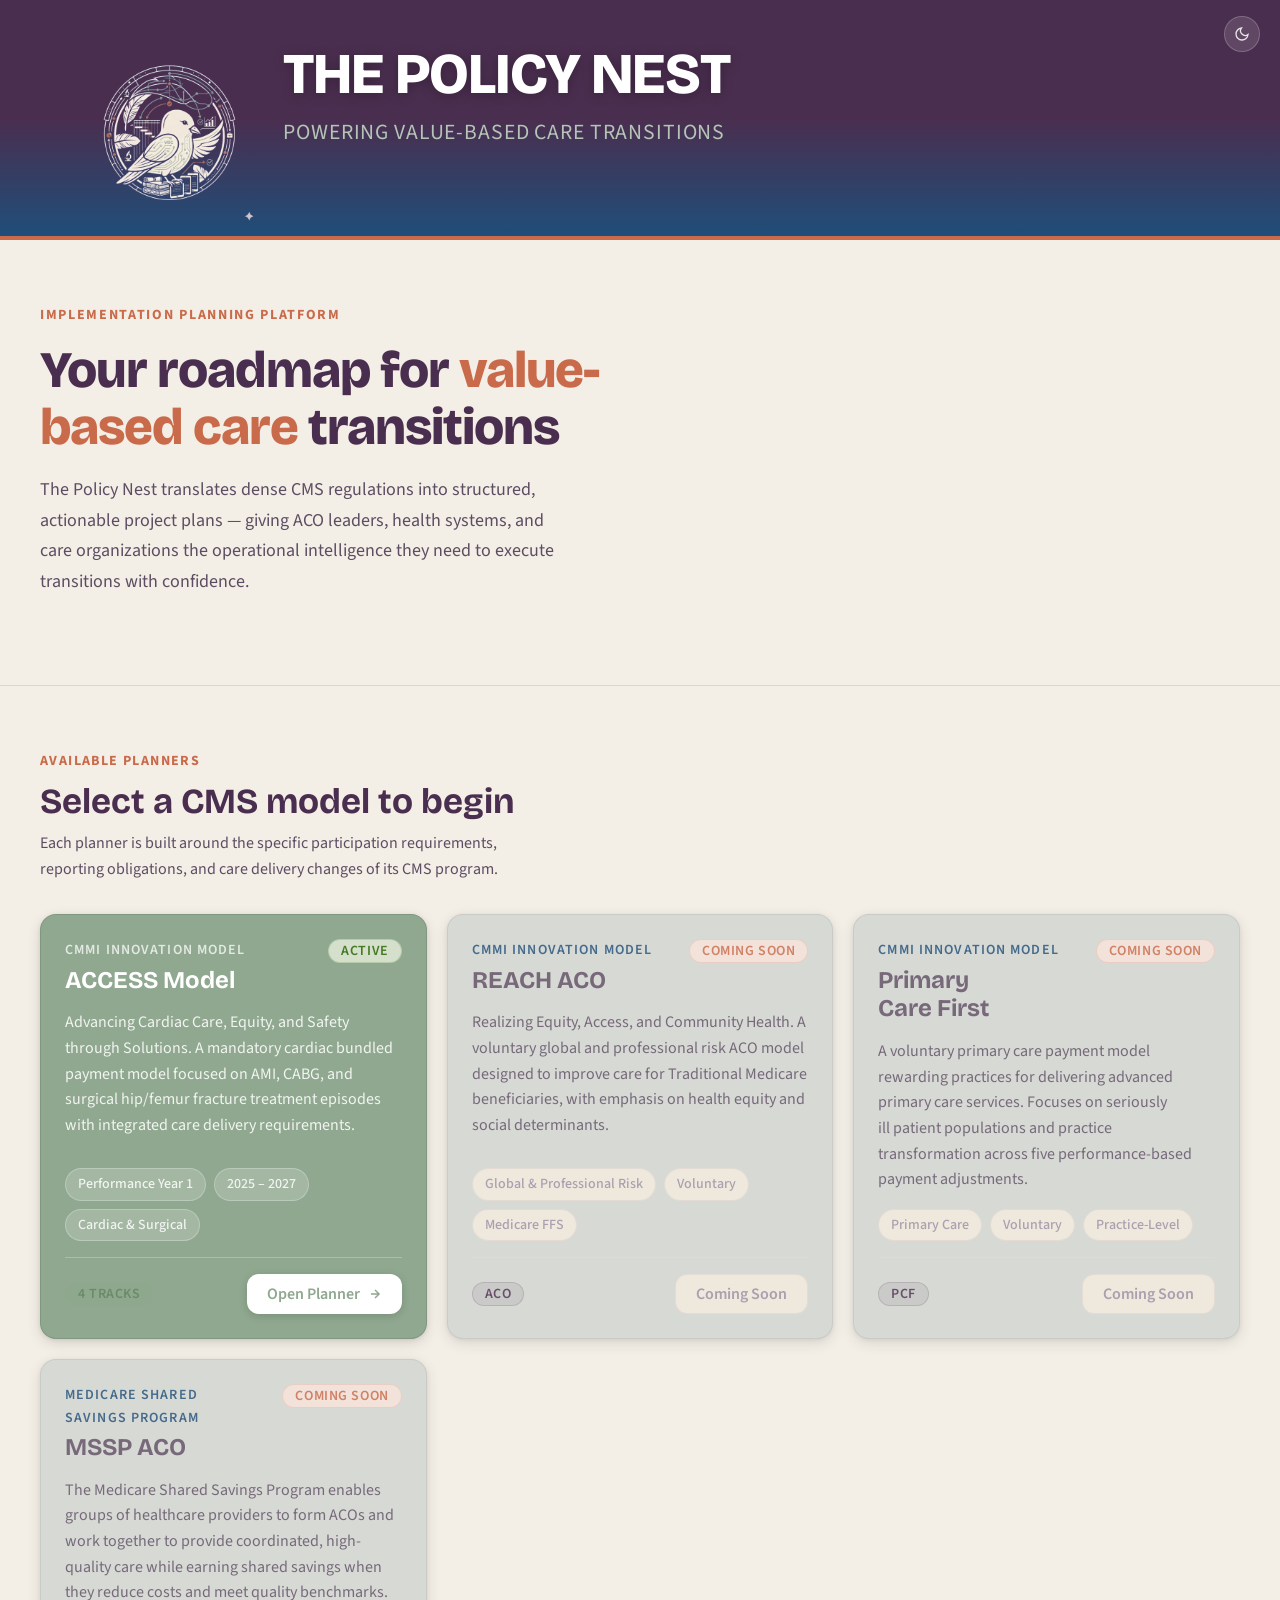
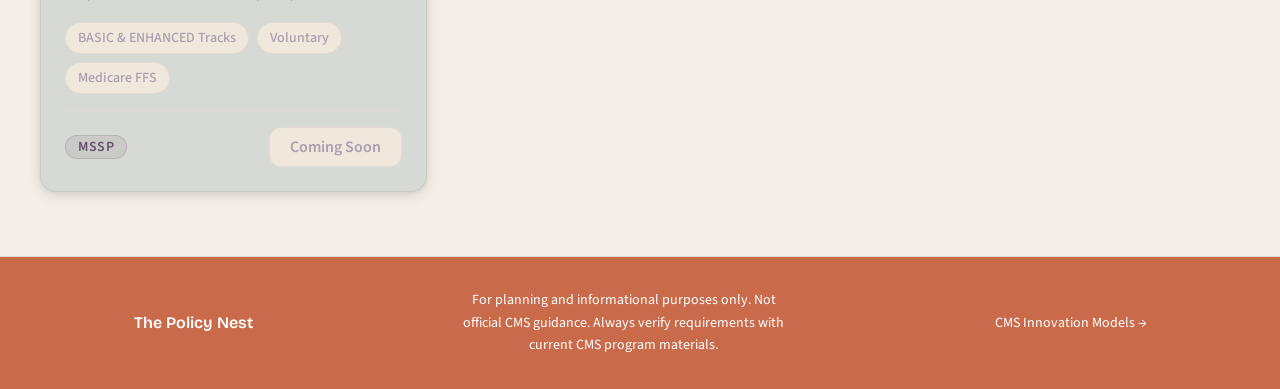
==== commit dc151c50: "Enlarge banner logo (150->180px) and raise banner min-height to 240px so it stays inside the border" ====
--- a/index.html
+++ b/index.html
@@ -28,7 +28,7 @@
       padding-top: clamp(var(--space-6), 3vw, var(--space-10));
       padding-bottom: clamp(var(--space-20), 13vw, var(--space-32));
       padding-inline: clamp(var(--space-8), 6.5vw, var(--space-20));
-      min-height: 200px;
+      min-height: 240px;  /* raised from 200px to give the enlarged logo room without clipping */
     }
 
     .site-banner::after { display: none; }
@@ -59,9 +59,9 @@
       flex-shrink: 0;
     }
 
-    /* Logo: sized to fit inside the banner so its bottom is not clipped by the border */
+    /* Logo: enlarged but still fits inside the banner (bottom not clipped by border) */
     .site-banner__logo {
-      height: clamp(120px, 12vw, 150px);
+      height: clamp(140px, 14vw, 180px);
       width: auto;
       max-height: 100%;
       object-fit: contain;
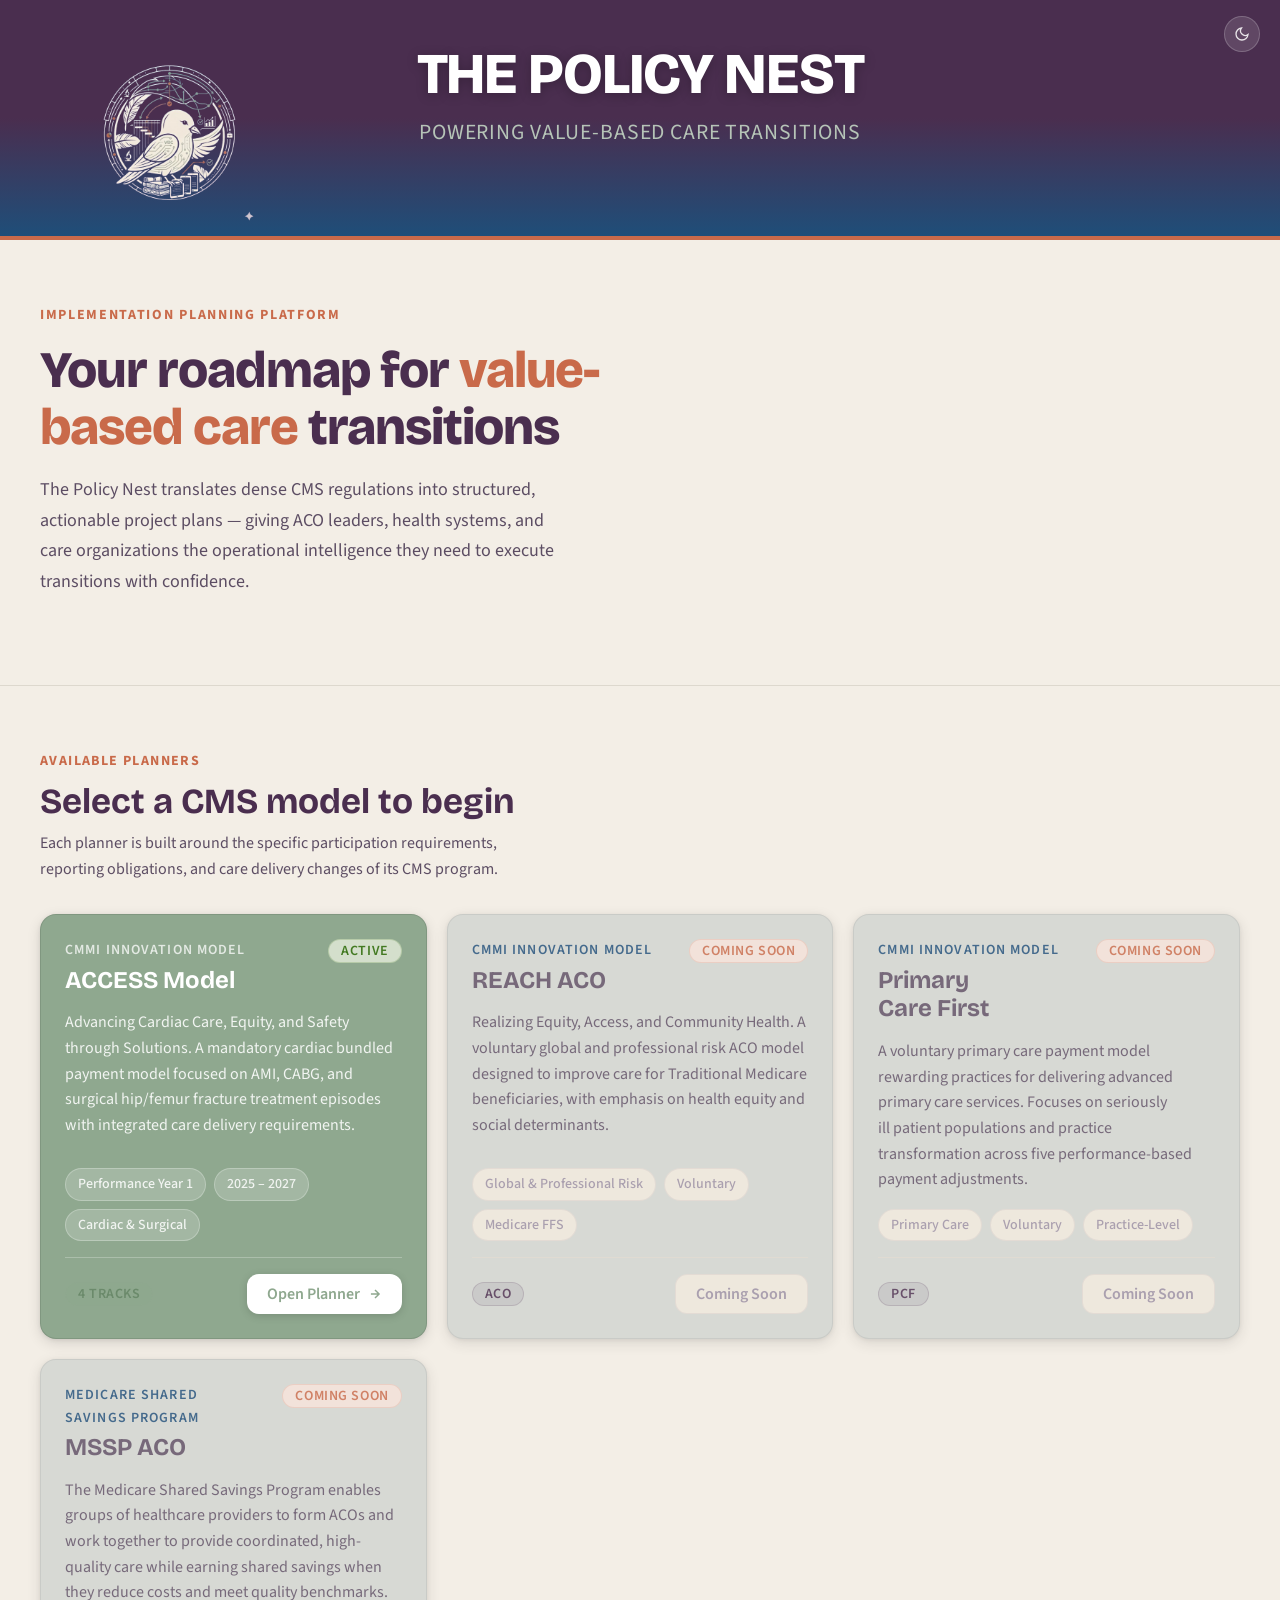
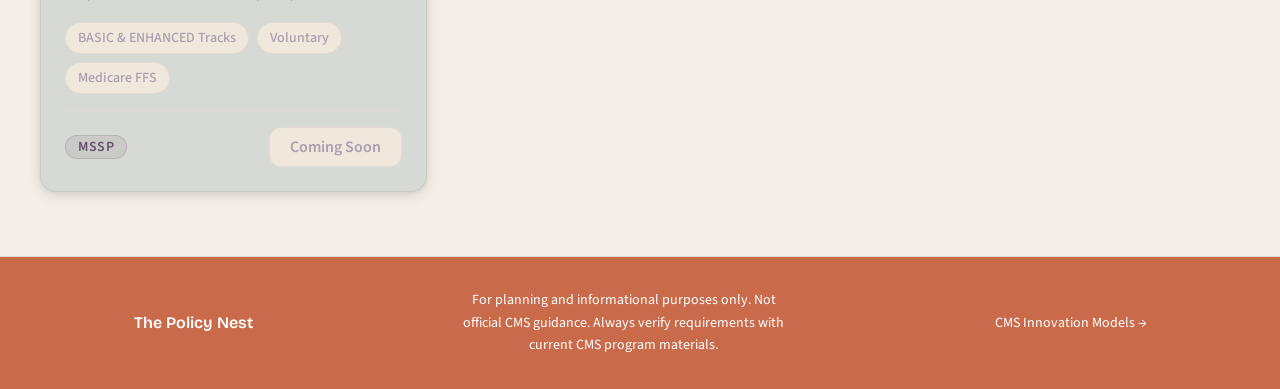
==== commit 65e8f73a: "Center banner title & tagline (absolute, translateX -50%) while keeping logo pinned top-left" ====
--- a/index.html
+++ b/index.html
@@ -72,9 +72,15 @@
       display: flex;
       flex-direction: column;
       gap: var(--space-3);
-      /* Top-align so name sits at the top and tagline follows immediately below */
-      align-items: flex-start;
+      /* Horizontally center title + tagline in the banner (logo stays at top-left, untouched) */
+      align-items: center;
+      text-align: center;
       padding-top: var(--space-2);
+      /* Center across the full banner width independent of the logo's position */
+      position: absolute;
+      left: 50%;
+      transform: translateX(-50%);
+      top: 0;
     }
 
     .site-banner__name {
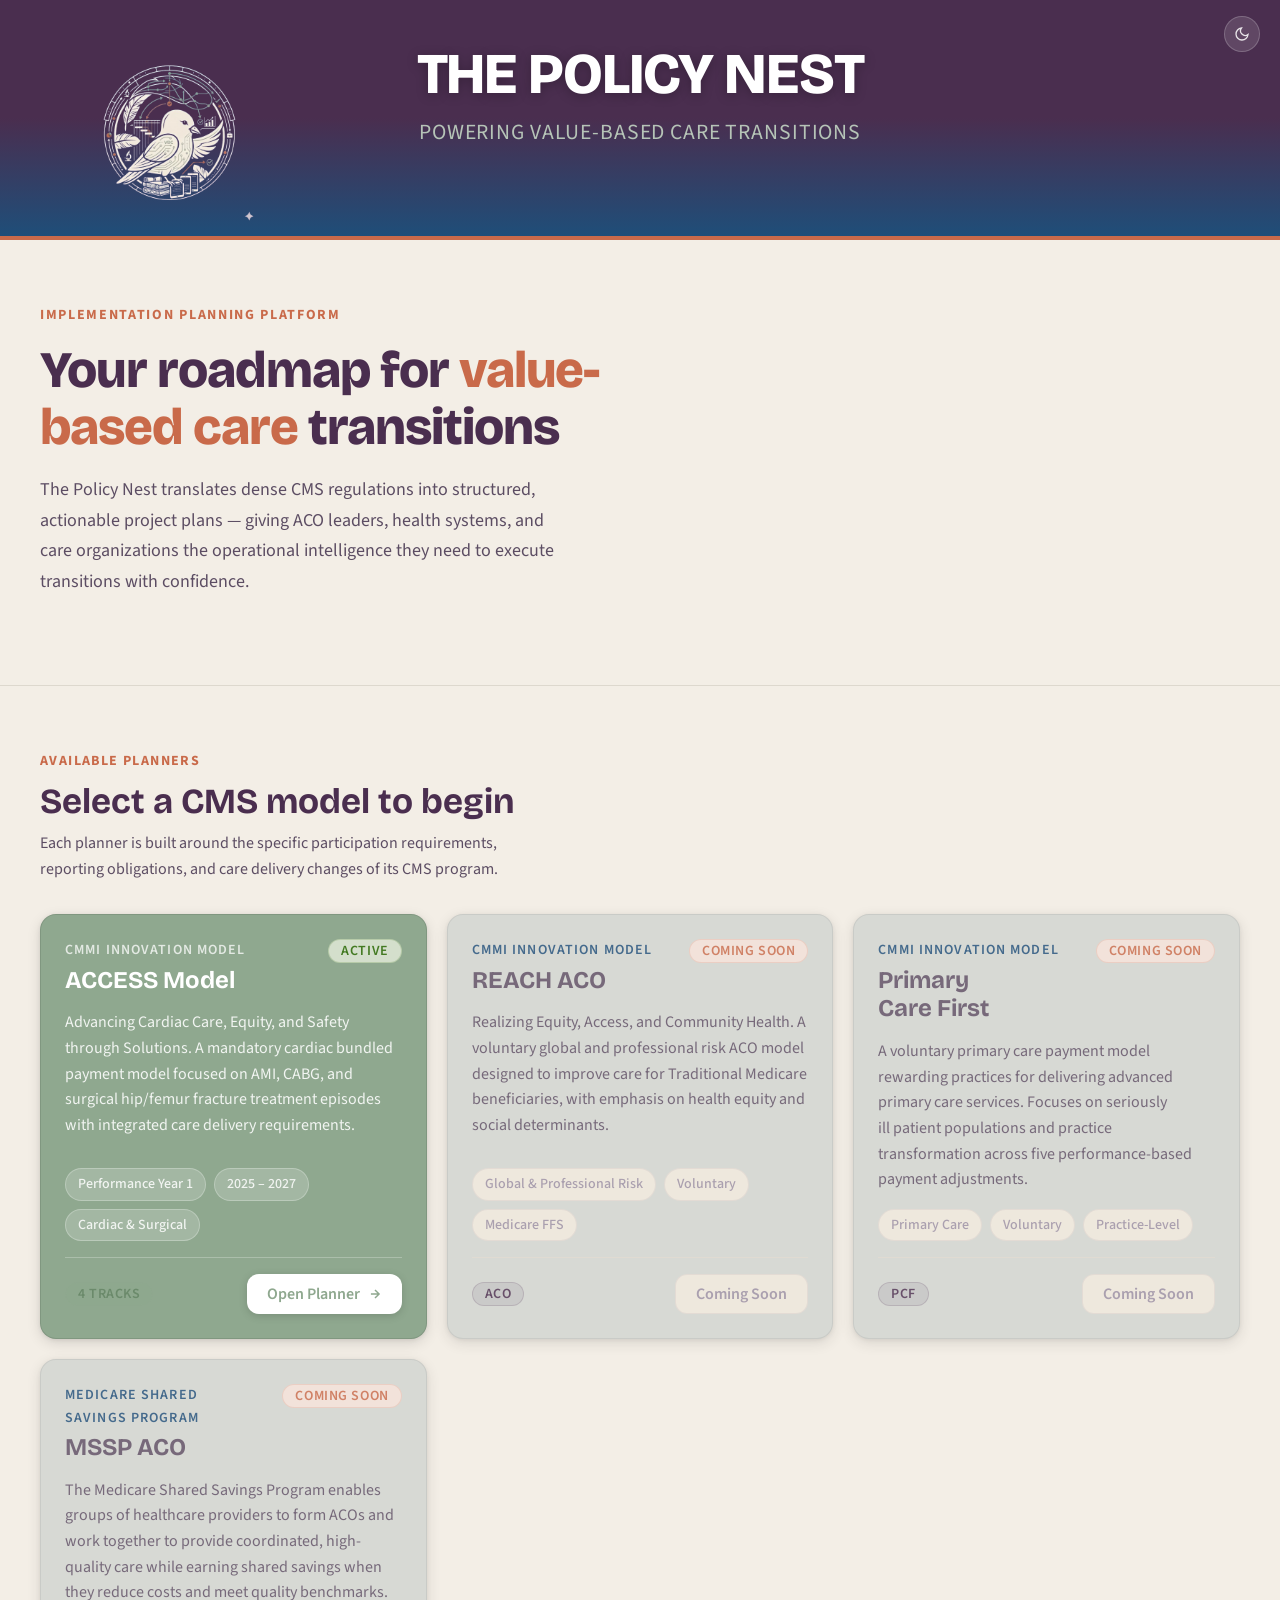
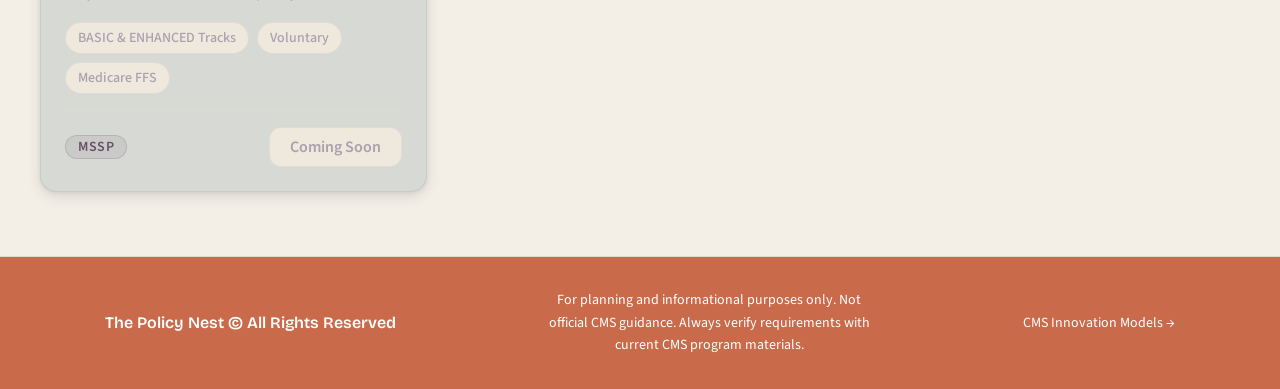
==== commit 59e2560d: "Footer: add copyright symbol and 'All Rights Reserved' after The Policy Nest" ====
--- a/index.html
+++ b/index.html
@@ -442,7 +442,7 @@
   <!-- FOOTER -->
   <footer class="app-footer" role="contentinfo">
     <div class="app-footer__inner">
-      <span class="app-footer__brand">The Policy Nest</span>
+      <span class="app-footer__brand">The Policy Nest &copy; All Rights Reserved</span>
       <p class="app-footer__note">
         For planning and informational purposes only. Not official CMS guidance. Always verify requirements with current CMS program materials.
       </p>
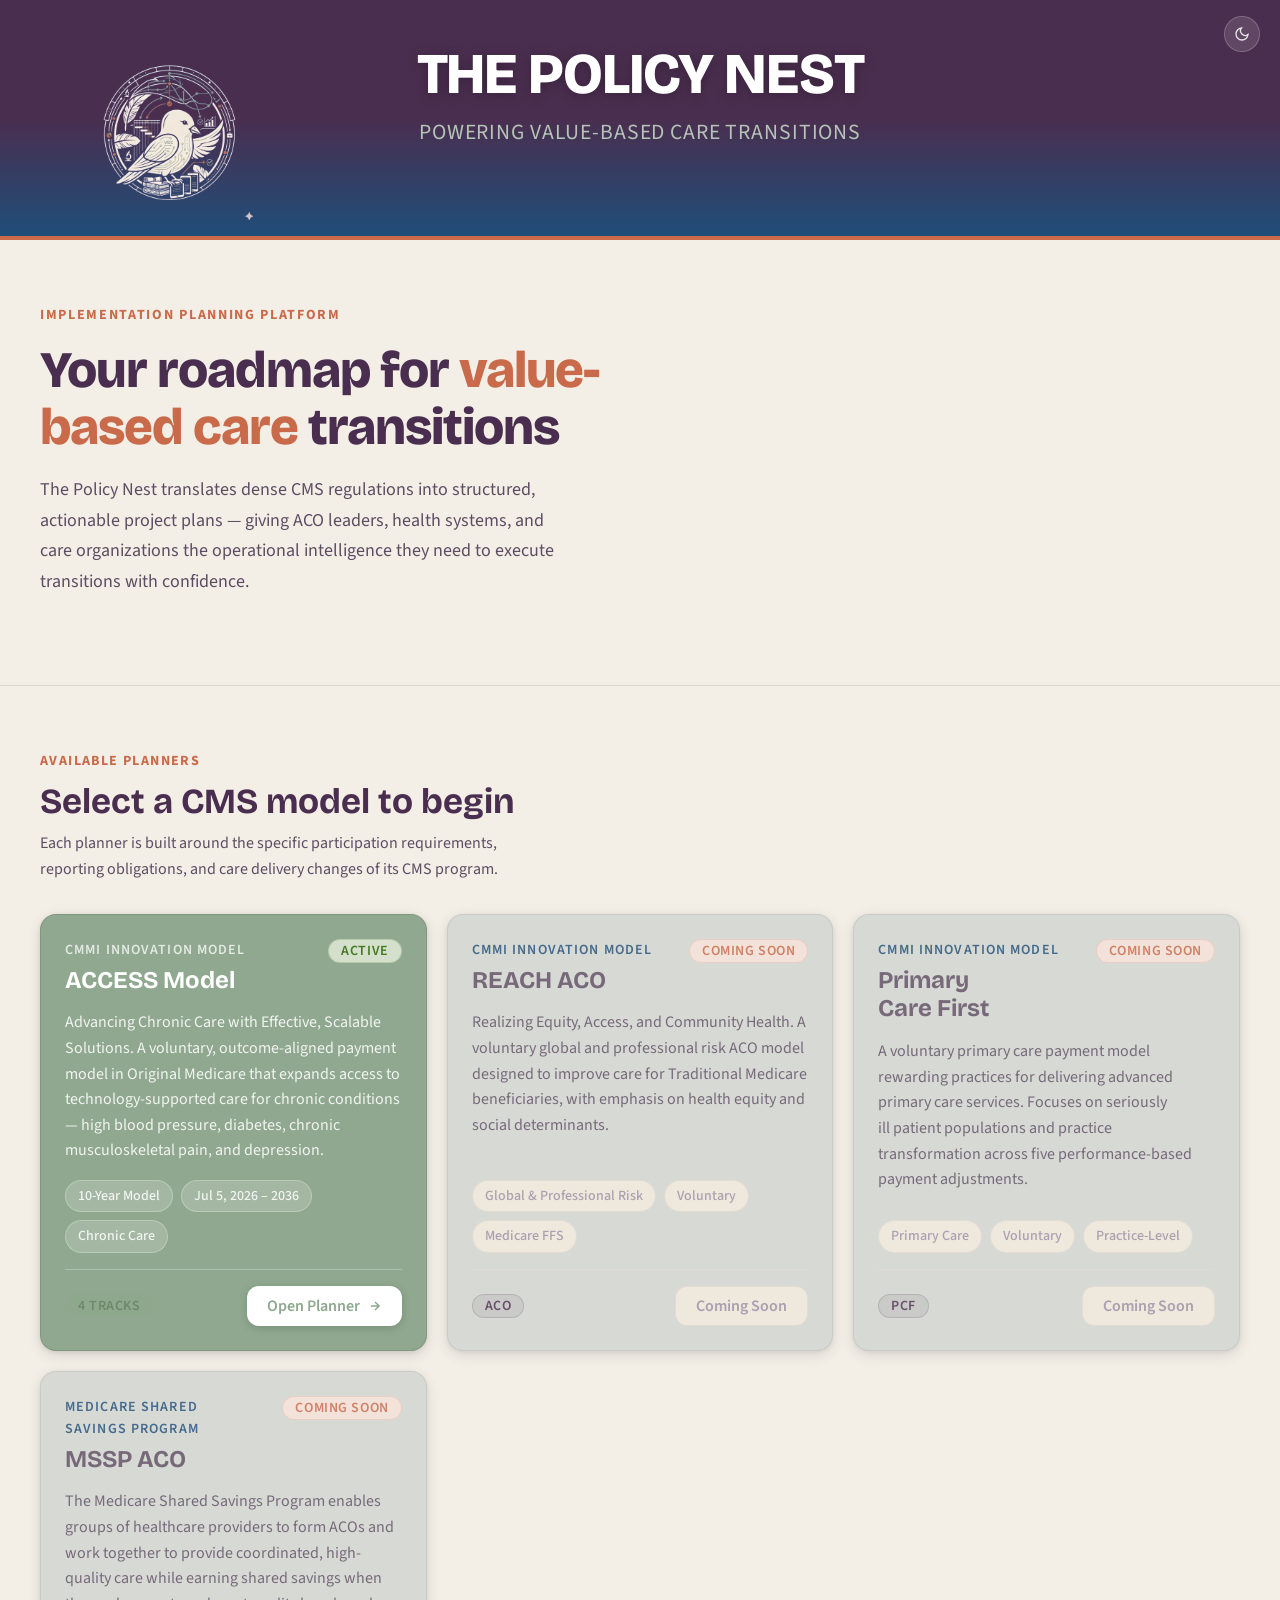
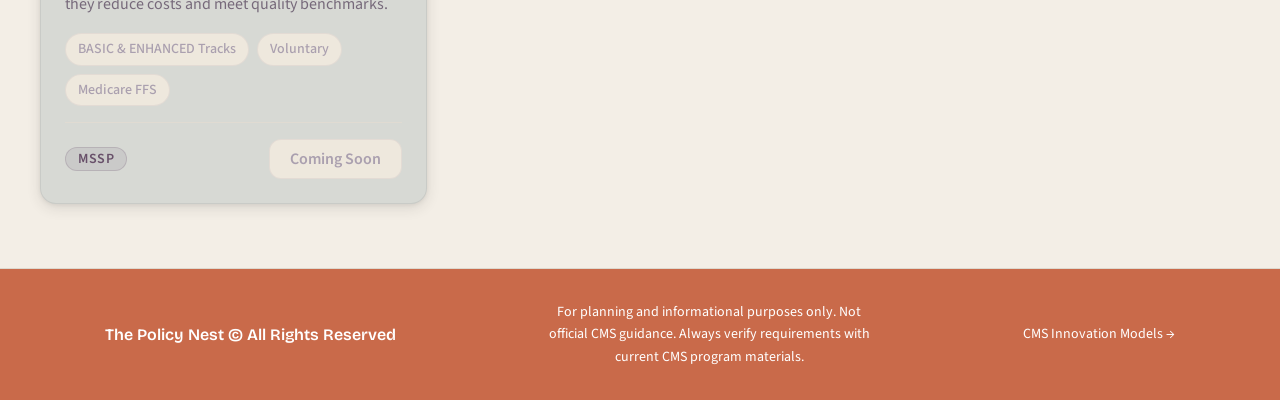
==== commit 5326928f: "Fix ACCESS Model card: correct to Advancing Chronic Care (chronic-care, voluntary), dates Jul 5 2026" ====
--- a/index.html
+++ b/index.html
@@ -356,15 +356,15 @@
             </div>
             <span class="badge badge--active">Active</span>
           </div>
-          <p class="model-card__desc">Advancing Cardiac Care, Equity, and Safety through Solutions. A mandatory cardiac bundled payment model focused on AMI, CABG, and surgical hip/femur fracture treatment episodes with integrated care delivery requirements.</p>
+          <p class="model-card__desc">Advancing Chronic Care with Effective, Scalable Solutions. A voluntary, outcome-aligned payment model in Original Medicare that expands access to technology-supported care for chronic conditions — high blood pressure, diabetes, chronic musculoskeletal pain, and depression.</p>
           <div class="model-card__details">
-            <span class="model-card__detail-pill">Performance Year 1</span>
-            <span class="model-card__detail-pill">2025 – 2027</span>
-            <span class="model-card__detail-pill">Cardiac &amp; Surgical</span>
+            <span class="model-card__detail-pill">10-Year Model</span>
+            <span class="model-card__detail-pill">Jul 5, 2026 &ndash; 2036</span>
+            <span class="model-card__detail-pill">Chronic Care</span>
           </div>
           <div class="model-card__footer">
             <span class="badge badge--sage">4 Tracks</span>
-            <a href="./ACCESS Rollout.html" class="model-card__cta model-card__cta--active" aria-label="Open ACCESS Model Planner">
+            <a href="./ACCESS%20Rollout.html" class="model-card__cta model-card__cta--active" aria-label="Open ACCESS Model Planner">
               Open Planner
               <svg width="14" height="14" viewBox="0 0 24 24" fill="none" stroke="currentColor" stroke-width="2.5" aria-hidden="true"><path d="M5 12h14M12 5l7 7-7 7"/></svg>
             </a>
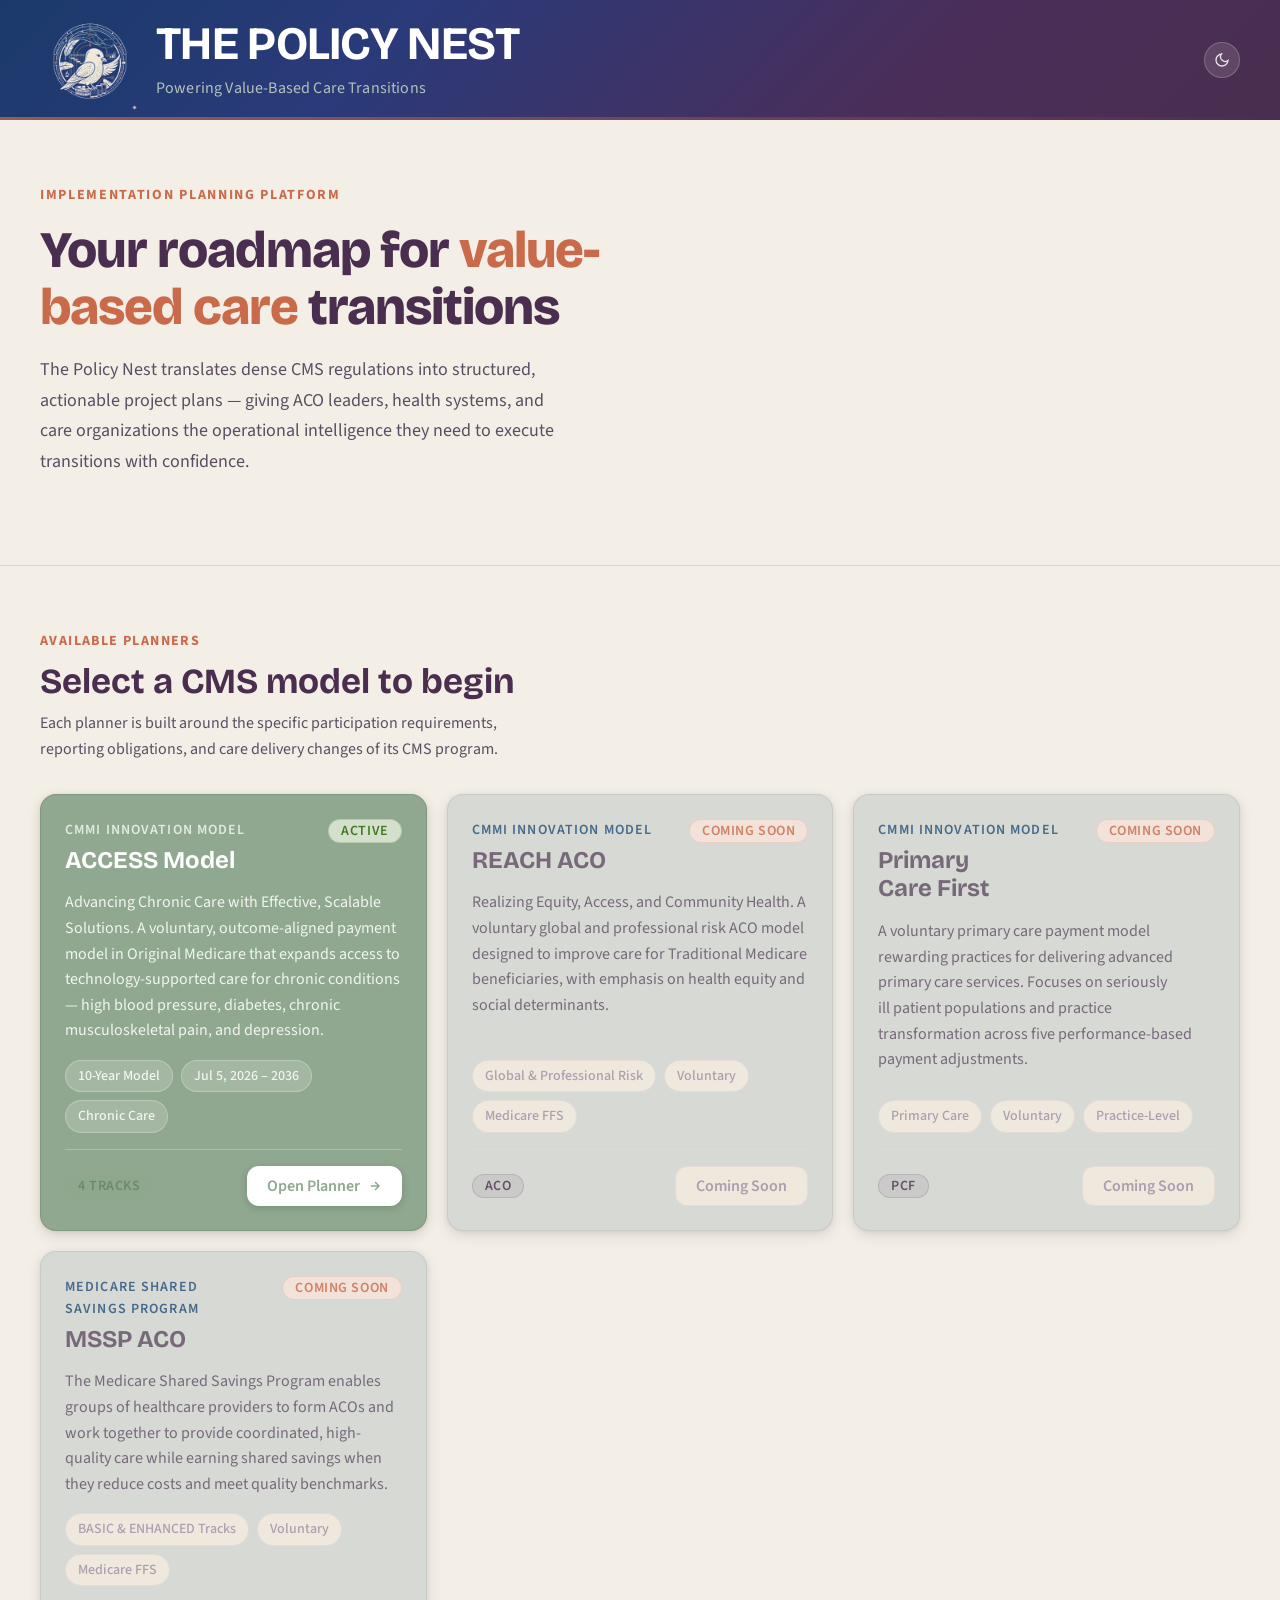
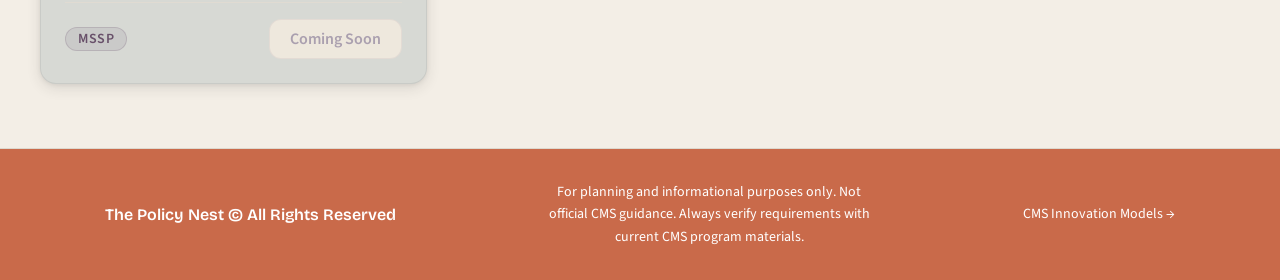
==== commit 584a1a17: "Match index.html banner to the ACCESS Rollout.html banner Replace the tall, vertically-stacked landi" ====
--- a/index.html
+++ b/index.html
@@ -14,105 +14,79 @@
     body { display: flex; flex-direction: column; background-color: #F3EEE6; }
     main { flex: 1; }
 
-    /* ── Banner ── */
+    /* ── Banner (matched to ACCESS Rollout.html) ── */
     .site-banner {
-      background: linear-gradient(
-        to bottom,
-        #4a2e4f 0%,
-        #4a2e4f 50%,
-        #1f4e79 100%
-      );
-      border-bottom: 4px solid #C96A4A;
+      background: linear-gradient(135deg, #1b3a6b 0%, #2a3a7a 30%, #4a2e5a 70%, #4a2e4f 100%);
+      padding: 0 clamp(1.25rem, 4vw, 2.5rem);
+      display: flex;
+      align-items: center;
+      justify-content: space-between;
+      gap: 1rem;
+      min-height: clamp(80px, 10vw, 120px);
       position: relative;
-      /* Top padding tightened to pull brand toward top; bottom padding expanded ~30% for tagline breathing room */
-      padding-top: clamp(var(--space-6), 3vw, var(--space-10));
-      padding-bottom: clamp(var(--space-20), 13vw, var(--space-32));
-      padding-inline: clamp(var(--space-8), 6.5vw, var(--space-20));
-      min-height: 240px;  /* raised from 200px to give the enlarged logo room without clipping */
-    }
-
-    .site-banner::after { display: none; }
-
-    .site-banner__inner {
-      position: relative;
-      z-index: 1;
-      max-width: var(--content-wide);
-      margin-inline: auto;
+    }
+    /* Thin clay accent line along the bottom edge (replaces the 4px solid border) */
+    .site-banner::after {
+      content: '';
+      position: absolute;
+      bottom: 0; left: 0; right: 0;
+      height: 3px;
+      background: linear-gradient(90deg, #c96a4a 0%, transparent 100%);
+      opacity: 0.7;
+    }
+
+    /* Logo — pinned to TOP of the banner (not vertically centered) */
+    .site-banner__logo-wrap {
       display: flex;
       align-items: flex-start;
-      justify-content: flex-start;  /* was center — push brand block to the LEFT */
-    }
-
-    .site-banner__brand {
-      display: flex;
-      align-items: flex-start;
-      gap: var(--space-6);
-      flex-direction: row;
-    }
-
-    /* Logo wrapper pinned to TOP of the brand row (no vertical stretch) */
-    .site-banner__logo-wrap {
-      align-self: flex-start;   /* was stretch — stop filling the row so the logo can sit at the top */
-      display: flex;
-      align-items: flex-start;
-      margin-top: var(--space-2);  /* top-only inset (was symmetric padding-block) */
+      align-self: flex-start;
+      margin-top: clamp(8px, 1vw, 14px);
       flex-shrink: 0;
     }
-
-    /* Logo: enlarged but still fits inside the banner (bottom not clipped by border) */
     .site-banner__logo {
-      height: clamp(140px, 14vw, 180px);
+      height: auto;
       width: auto;
-      max-height: 100%;
+      max-height: clamp(60px, 8vw, 100px);
       object-fit: contain;
       display: block;
-    }
-
+      border-radius: 10px;
+    }
+
+    /* Title + tagline — left-aligned next to the logo */
     .site-banner__text-block {
       display: flex;
       flex-direction: column;
-      gap: var(--space-3);
-      /* Horizontally center title + tagline in the banner (logo stays at top-left, untouched) */
-      align-items: center;
-      text-align: center;
-      padding-top: var(--space-2);
-      /* Center across the full banner width independent of the logo's position */
-      position: absolute;
-      left: 50%;
-      transform: translateX(-50%);
-      top: 0;
-    }
-
+      gap: 0.35rem;
+      flex: 1;
+      min-width: 0;
+    }
     .site-banner__name {
       font-family: var(--font-display);
-      font-size: clamp(2rem, 1.2rem + 3.5vw, 3.6rem);
-      font-weight: 800;
+      font-size: clamp(1.6rem, 3vw + 0.5rem, 3rem);
+      font-weight: 700;
       color: #ffffff;
-      letter-spacing: -0.02em;
-      line-height: 1.0;
-      text-shadow: 0 2px 12px rgba(0,0,0,0.25);
+      letter-spacing: -0.015em;
+      line-height: 1.1;
       white-space: nowrap;
     }
-
     .site-banner__tagline {
       font-family: var(--font-body);
-      font-size: clamp(0.95rem, 0.7rem + 1.2vw, 1.35rem);
+      font-size: clamp(0.875rem, 1vw + 0.2rem, 1.2rem);
       font-weight: 400;
-      color: rgba(194,212,194,0.9);
-      letter-spacing: 0.04em;
-      text-transform: uppercase;
-      white-space: normal;
-      /* Extra bottom padding creates clear space from the border */
-      padding-bottom: var(--space-4);
-      margin-bottom: 0;
-    }
-
-    /* Dark mode toggle — absolute top-right */
+      color: rgba(194, 210, 195, 0.9);
+      letter-spacing: 0.01em;
+      text-transform: none;
+      max-width: max-content;
+    }
+
+    /* Right nav (dark-mode toggle) */
     .site-banner__controls {
-      position: absolute;
-      top: var(--space-4);
-      right: var(--space-5);
-      z-index: 2;
+      display: flex;
+      align-items: center;
+      gap: 0.75rem;
+      flex-shrink: 0;
+      flex-wrap: wrap;
+      justify-content: flex-end;
     }
 
     /* ── Hero ── */
@@ -295,23 +269,19 @@
 
   <!-- BANNER -->
   <header class="site-banner" role="banner" aria-label="The Policy Nest">
-    <div class="site-banner__inner">
-      <div class="site-banner__brand">
-        <div class="site-banner__logo-wrap">
-          <img
-            src="./PNL%20RMVBG.png"
-            alt="The Policy Nest logo"
-            class="site-banner__logo"
-            width="220"
-            height="220"
-            loading="eager"
-          />
-        </div>
-        <div class="site-banner__text-block">
-          <span class="site-banner__name">THE POLICY NEST</span>
-          <span class="site-banner__tagline">Powering Value-Based Care Transitions</span>
-        </div>
-      </div>
+    <div class="site-banner__logo-wrap">
+      <img
+        src="./PNL%20RMVBG.png"
+        alt="The Policy Nest logo"
+        class="site-banner__logo"
+        width="120"
+        height="100"
+        loading="eager"
+      />
+    </div>
+    <div class="site-banner__text-block">
+      <span class="site-banner__name">THE POLICY NEST</span>
+      <span class="site-banner__tagline">Powering Value-Based Care Transitions</span>
     </div>
     <div class="site-banner__controls">
       <button class="toggle-dark" data-theme-toggle aria-label="Switch to dark mode" title="Toggle dark mode">
